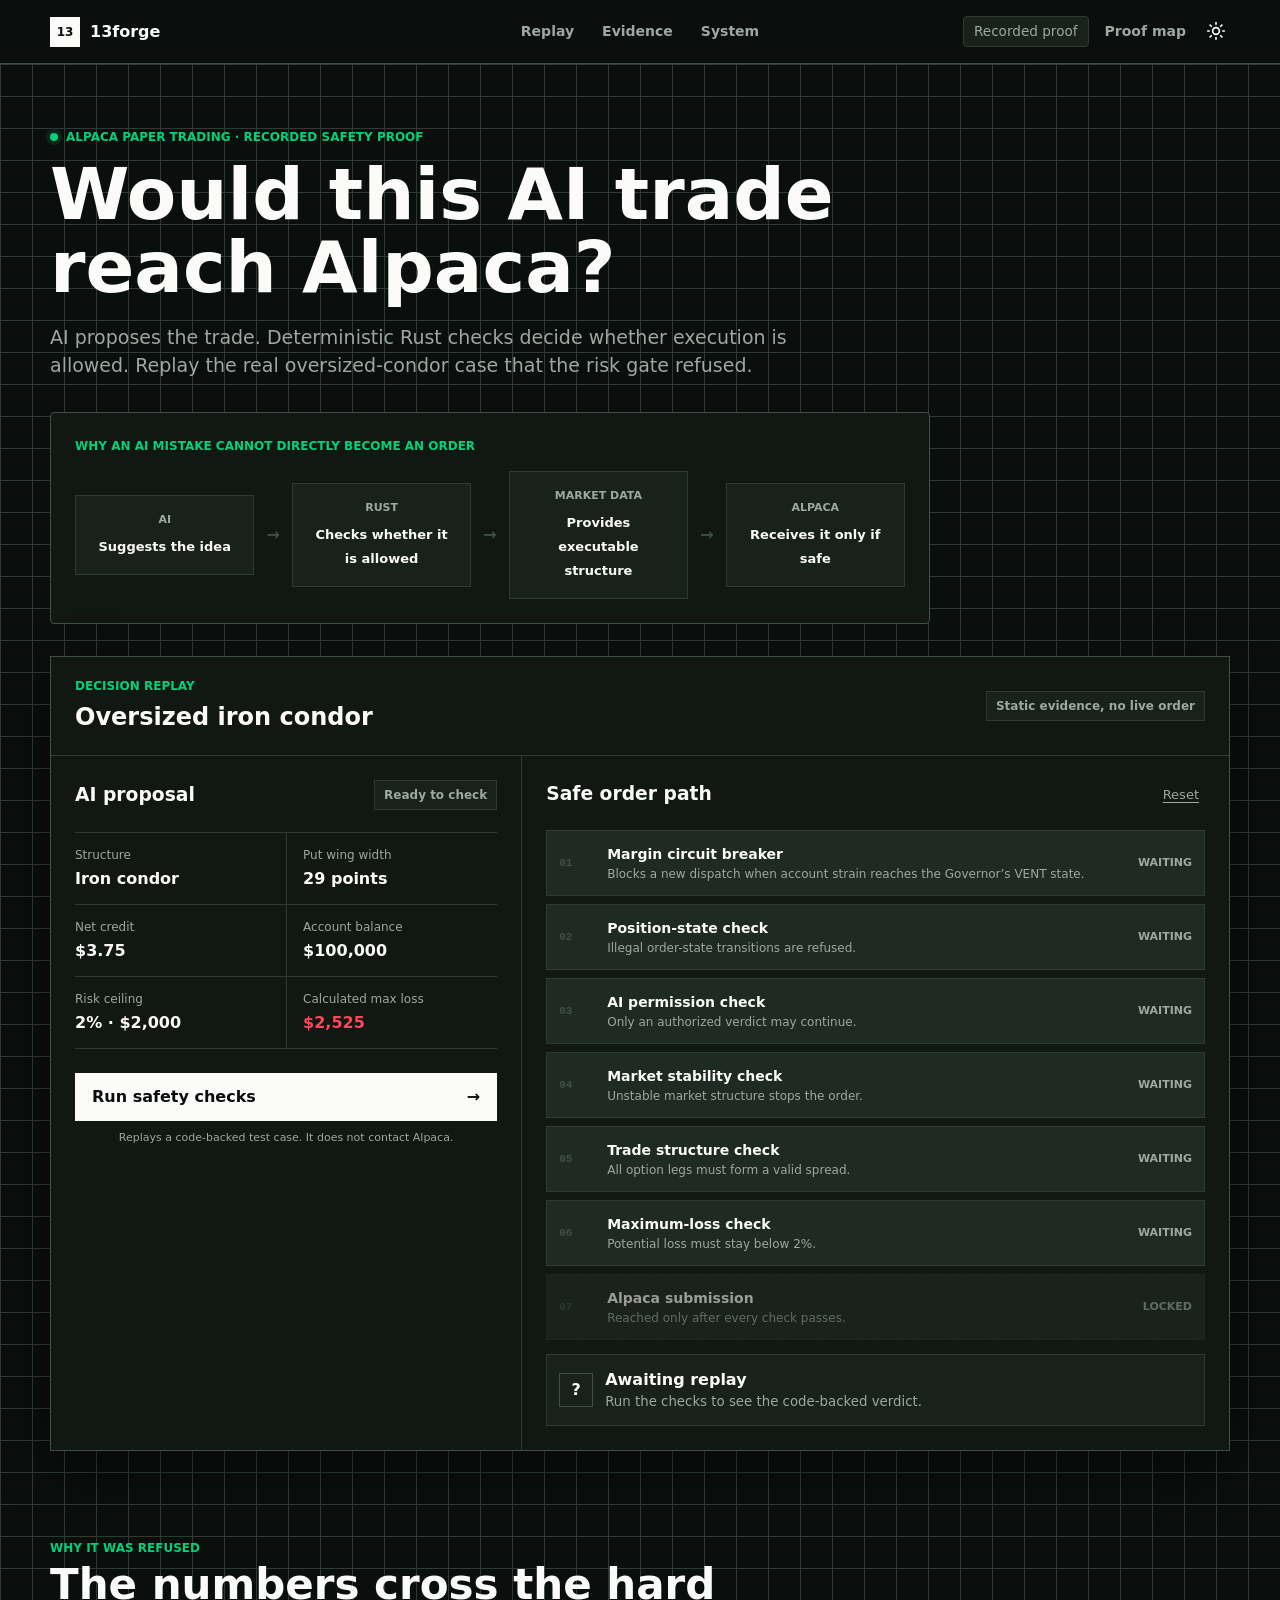
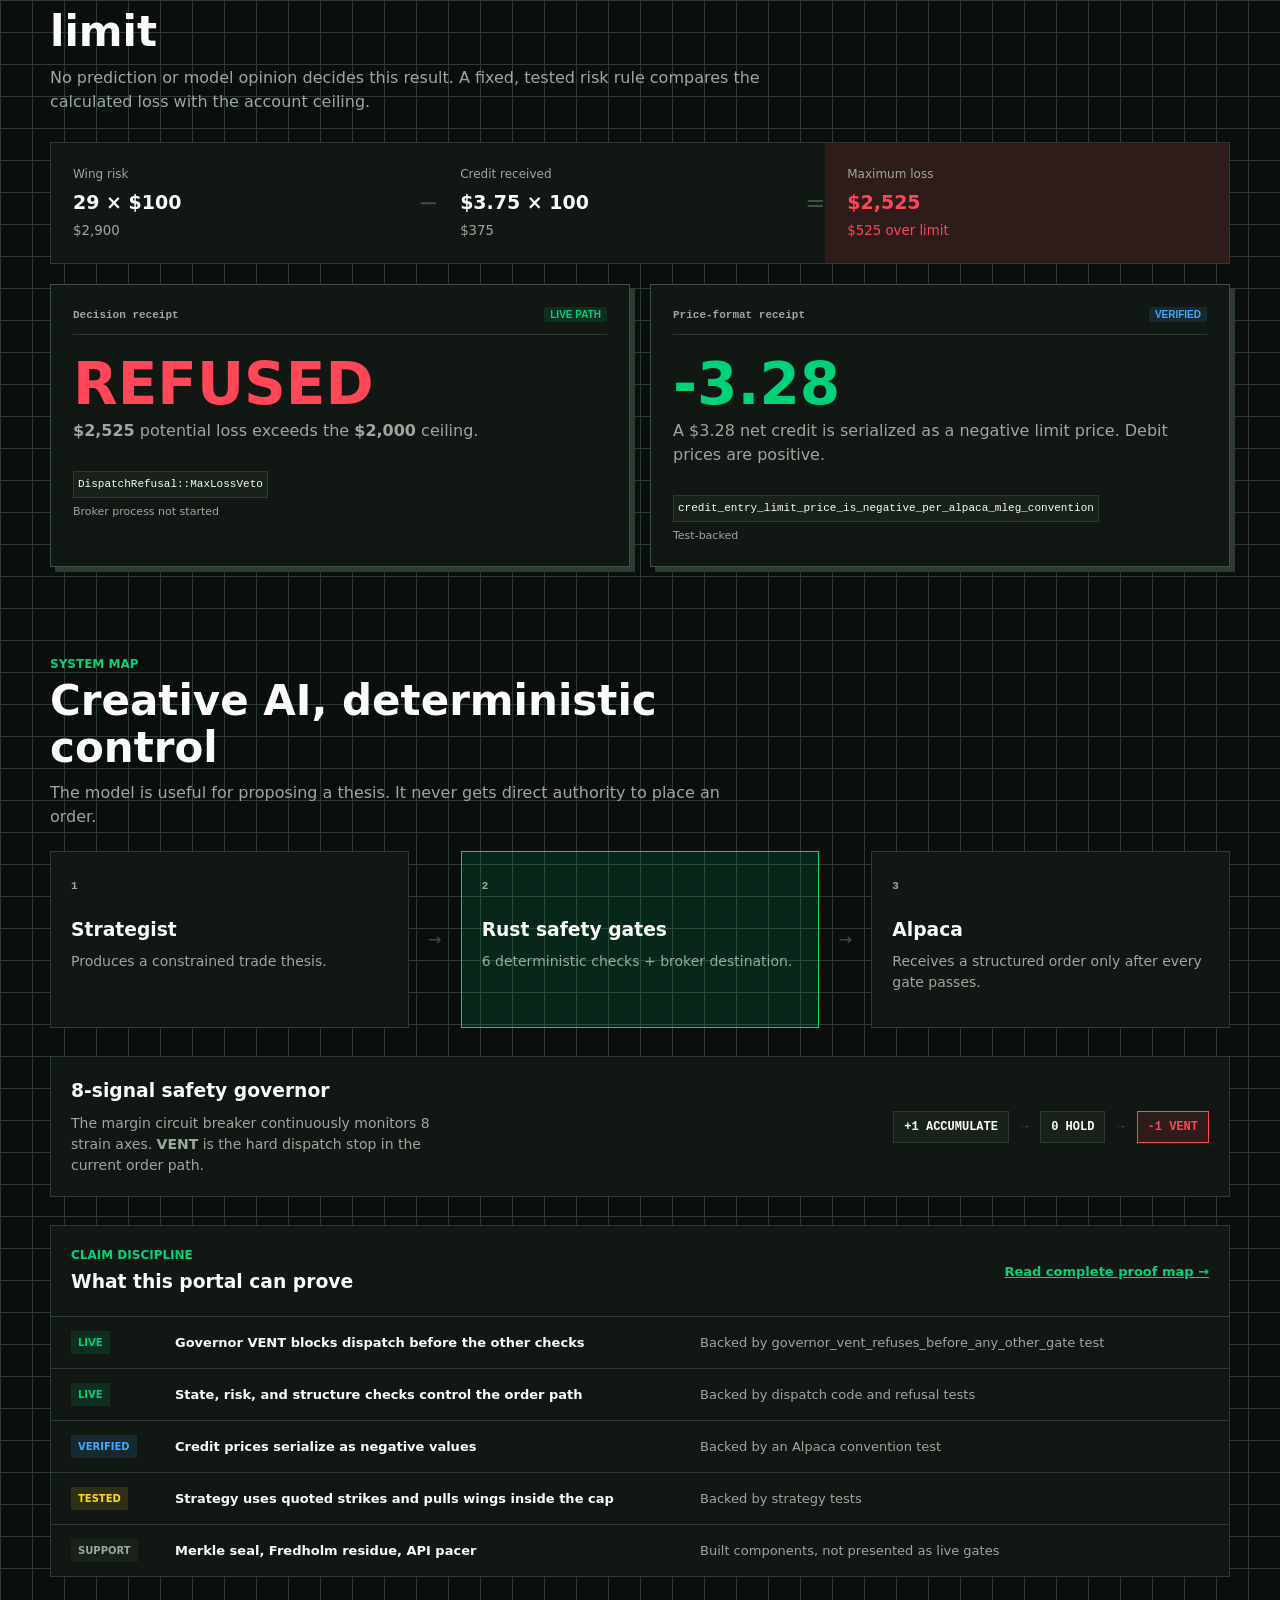
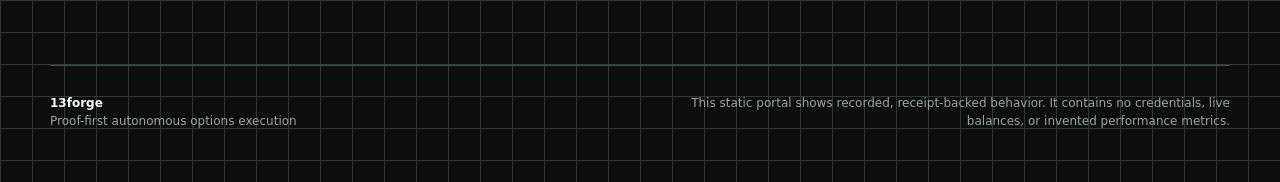
==== demo-portal/index.html @ 236bfe92 "refactor(frontend): implement polished UI overhaul with dark/light theme and strict anti-hallucinati" ====
<!doctype html>
<html lang="en">
<head>
  <meta charset="utf-8">
  <meta name="viewport" content="width=device-width, initial-scale=1">
  <meta name="description" content="Replay the deterministic safety checks that stopped an unsafe options trade before it reached Alpaca.">
  <link rel="icon" href="data:,">
  <title>13forge | Proof Portal</title>
  <script>
    // Safe, non-blocking theme initialization to prevent FOUC
    (function() {
      try {
        var savedTheme = localStorage.getItem('theme');
        var prefersLight = window.matchMedia('(prefers-color-scheme: light)').matches;
        // Dark is default. Only switch to light if explicitly saved, OR if there is no saved preference AND they prefer light (Wait, user said: "do not automatically choose Light Mode from prefers-color-scheme when no preference exists").
        // So ONLY switch to light if explicitly saved as 'light'.
        if (savedTheme === 'light') {
          document.documentElement.setAttribute('data-theme', 'light');
        } else {
          document.documentElement.setAttribute('data-theme', 'dark'); // explicit dark default
        }
      } catch (e) {}
    })();
  </script>
  <link rel="stylesheet" href="./styles.css">
</head>
<body class="js-enabled">
  <a class="skip-link" href="#proof-replay">Skip to proof replay</a>

  <header class="site-header">
    <a class="brand" href="#top" aria-label="13forge proof portal home">
      <span class="brand-mark" aria-hidden="true">13</span>
      <span>13forge</span>
    </a>
    <nav aria-label="Portal navigation">
      <a href="#proof-replay">Replay</a>
      <a href="#evidence">Evidence</a>
      <a href="#architecture">System</a>
    </nav>
    <div style="display: flex; gap: 16px; align-items: center; justify-self: end;">
      <span style="font-size: 0.85rem; font-weight: 500; color: var(--muted); border: 1px solid var(--line); padding: 4px 10px; border-radius: 4px; background: var(--surface-quiet);">
        Recorded proof
      </span>
      <a class="header-link" href="../docs/CLAIM_PROOF_MAP.md">Proof map</a>
      <button id="theme-toggle" aria-label="Toggle theme" style="background:transparent;border:0;cursor:pointer;color:var(--ink);display:grid;place-items:center;padding:4px;">
        <svg id="theme-icon-moon" xmlns="http://www.w3.org/2000/svg" width="20" height="20" viewBox="0 0 24 24" fill="none" stroke="currentColor" stroke-width="2" stroke-linecap="round" stroke-linejoin="round" style="display:none;"><path d="M12 3a6 6 0 0 0 9 9 9 9 0 1 1-9-9Z"></path></svg>
        <svg id="theme-icon-sun" xmlns="http://www.w3.org/2000/svg" width="20" height="20" viewBox="0 0 24 24" fill="none" stroke="currentColor" stroke-width="2" stroke-linecap="round" stroke-linejoin="round" style="display:none;"><circle cx="12" cy="12" r="4"></circle><path d="M12 2v2"></path><path d="M12 20v2"></path><path d="m4.93 4.93 1.41 1.41"></path><path d="m17.66 17.66 1.41 1.41"></path><path d="M2 12h2"></path><path d="M20 12h2"></path><path d="m6.34 17.66-1.41 1.41"></path><path d="m19.07 4.93-1.41 1.41"></path></svg>
      </button>
    </div>
  </header>

  <main id="top">
    <section class="intro reveal" aria-labelledby="intro-title">
      <div class="eyebrow"><span class="status-dot"></span> Alpaca paper trading · recorded safety proof</div>
      <h1 id="intro-title">Would this AI trade reach Alpaca?</h1>
      <p>AI proposes the trade. Deterministic Rust checks decide whether execution is allowed. Replay the real oversized-condor case that the risk gate refused.</p>
      
      <div class="ai-safety-story">
        <h2 class="section-label">Why an AI mistake cannot directly become an order</h2>
        <div class="story-grid">
          <div class="story-step"><span>AI</span><strong>Suggests the idea</strong></div>
          <div class="story-arrow" aria-hidden="true">→</div>
          <div class="story-step"><span>Rust</span><strong>Checks whether it is allowed</strong></div>
          <div class="story-arrow" aria-hidden="true">→</div>
          <div class="story-step"><span>Market Data</span><strong>Provides executable structure</strong></div>
          <div class="story-arrow" aria-hidden="true">→</div>
          <div class="story-step"><span>Alpaca</span><strong>Receives it only if safe</strong></div>
        </div>
      </div>
    </section>

    <section class="replay-shell reveal" id="proof-replay" aria-labelledby="replay-title">
      <div class="replay-heading">
        <div>
          <p class="section-label">Decision replay</p>
          <h2 id="replay-title">Oversized iron condor</h2>
        </div>
        <span class="mode-badge">Static evidence, no live order</span>
      </div>

      <div class="replay-grid">
        <article class="proposal-panel" aria-labelledby="proposal-title">
          <div class="panel-heading">
            <h3 id="proposal-title">AI proposal</h3>
            <span class="proposal-state">Ready to check</span>
          </div>

          <dl class="trade-facts">
            <div><dt>Structure</dt><dd>Iron condor</dd></div>
            <div><dt>Put wing width</dt><dd>29 points</dd></div>
            <div><dt>Net credit</dt><dd>$3.75</dd></div>
            <div><dt>Account balance</dt><dd>$100,000</dd></div>
            <div><dt>Risk ceiling</dt><dd>2% · $2,000</dd></div>
            <div><dt>Calculated max loss</dt><dd class="danger-text">$2,525</dd></div>
          </dl>

          <button class="primary-action" id="run-check" type="button">
            Run safety checks
            <span aria-hidden="true">→</span>
          </button>
          <p class="action-note">Replays a code-backed test case. It does not contact Alpaca.</p>
        </article>

        <article class="gate-panel" aria-labelledby="gate-title">
          <div class="panel-heading">
            <h3 id="gate-title">Safe order path</h3>
            <button class="text-action" id="reset-check" type="button">Reset</button>
          </div>

          <ol class="gate-list">
            <li class="gate" data-gate="governor">
              <span class="gate-index">01</span>
              <span class="gate-copy"><strong>Margin circuit breaker</strong><small>Blocks a new dispatch when account strain reaches the Governor’s VENT state.</small></span>
              <span class="gate-status">Waiting</span>
            </li>
            <li class="gate" data-gate="state">
              <span class="gate-index">02</span>
              <span class="gate-copy"><strong>Position-state check</strong><small>Illegal order-state transitions are refused.</small></span>
              <span class="gate-status">Waiting</span>
            </li>
            <li class="gate" data-gate="oracle">
              <span class="gate-index">03</span>
              <span class="gate-copy"><strong>AI permission check</strong><small>Only an authorized verdict may continue.</small></span>
              <span class="gate-status">Waiting</span>
            </li>
            <li class="gate" data-gate="market">
              <span class="gate-index">04</span>
              <span class="gate-copy"><strong>Market stability check</strong><small>Unstable market structure stops the order.</small></span>
              <span class="gate-status">Waiting</span>
            </li>
            <li class="gate" data-gate="geometry">
              <span class="gate-index">05</span>
              <span class="gate-copy"><strong>Trade structure check</strong><small>All option legs must form a valid spread.</small></span>
              <span class="gate-status">Waiting</span>
            </li>
            <li class="gate" data-gate="risk">
              <span class="gate-index">06</span>
              <span class="gate-copy"><strong>Maximum-loss check</strong><small>Potential loss must stay below 2%.</small></span>
              <span class="gate-status">Waiting</span>
            </li>
            <li class="gate broker-gate" data-gate="broker">
              <span class="gate-index">07</span>
              <span class="gate-copy"><strong>Alpaca submission</strong><small>Reached only after every check passes.</small></span>
              <span class="gate-status">Locked</span>
            </li>
          </ol>

          <div class="decision" id="decision" role="status" aria-live="polite">
            <span class="decision-icon" aria-hidden="true">?</span>
            <span><strong>Awaiting replay</strong><small>Run the checks to see the code-backed verdict.</small></span>
          </div>
        </article>
      </div>
    </section>

    <section class="evidence-section reveal" id="evidence" aria-labelledby="evidence-title">
      <div class="section-heading">
        <p class="section-label">Why it was refused</p>
        <h2 id="evidence-title">The numbers cross the hard limit</h2>
        <p>No prediction or model opinion decides this result. A fixed, tested risk rule compares the calculated loss with the account ceiling.</p>
      </div>

      <div class="equation" aria-label="Maximum loss calculation">
        <div><span>Wing risk</span><strong>29 × $100</strong><small>$2,900</small></div>
        <span class="operator" aria-hidden="true">−</span>
        <div><span>Credit received</span><strong>$3.75 × 100</strong><small>$375</small></div>
        <span class="operator" aria-hidden="true">=</span>
        <div class="equation-result"><span>Maximum loss</span><strong>$2,525</strong><small>$525 over limit</small></div>
      </div>

      <div class="receipt-grid">
        <article class="receipt-card refusal-receipt">
          <div class="receipt-topline"><span>Decision receipt</span><span class="tag live-tag">LIVE PATH</span></div>
          <p class="receipt-verdict">REFUSED</p>
          <p><strong>$2,525</strong> potential loss exceeds the <strong>$2,000</strong> ceiling.</p>
          <div class="receipt-footer"><code>DispatchRefusal::MaxLossVeto</code><span>Broker process not started</span></div>
        </article>

        <article class="receipt-card">
          <div class="receipt-topline"><span>Price-format receipt</span><span class="tag verified-tag">VERIFIED</span></div>
          <p class="credit-value">-3.28</p>
          <p>A $3.28 net credit is serialized as a negative limit price. Debit prices are positive.</p>
          <div class="receipt-footer"><code>credit_entry_limit_price_is_negative_per_alpaca_mleg_convention</code><span>Test-backed</span></div>
        </article>
      </div>
    </section>

    <section class="architecture-section reveal" id="architecture" aria-labelledby="architecture-title">
      <div class="section-heading compact-heading">
        <p class="section-label">System map</p>
        <h2 id="architecture-title">Creative AI, deterministic control</h2>
        <p>The model is useful for proposing a thesis. It never gets direct authority to place an order.</p>
      </div>

      <div class="architecture-flow">
        <article><span class="flow-number">1</span><h3>Strategist</h3><p>Produces a constrained trade thesis.</p></article>
        <span class="flow-arrow" aria-hidden="true">→</span>
        <article class="control-node"><span class="flow-number">2</span><h3>Rust safety gates</h3><p>6 deterministic checks + broker destination.</p></article>
        <span class="flow-arrow" aria-hidden="true">→</span>
        <article><span class="flow-number">3</span><h3>Alpaca</h3><p>Receives a structured order only after every gate passes.</p></article>
      </div>

      <div class="governor-explanation">
        <div>
          <h3>8-signal safety governor</h3>
          <p>The margin circuit breaker continuously monitors 8 strain axes. <strong>VENT</strong> is the hard dispatch stop in the current order path.</p>
        </div>
        <div class="gov-states">
          <span class="g-state">+1 ACCUMULATE</span>
          <span class="g-arrow">→</span>
          <span class="g-state">0 HOLD</span>
          <span class="g-arrow">→</span>
          <span class="g-state g-vent">-1 VENT</span>
        </div>
      </div>

      <div class="claim-board">
        <div class="claim-board-heading">
          <div><p class="section-label">Claim discipline</p><h3>What this portal can prove</h3></div>
          <a href="../docs/CLAIM_PROOF_MAP.md">Read complete proof map →</a>
        </div>
        <div class="claim-row"><span class="claim-state live-state">Live</span><strong>Governor VENT blocks dispatch before the other checks</strong><span>Backed by governor_vent_refuses_before_any_other_gate test</span></div>
        <div class="claim-row"><span class="claim-state live-state">Live</span><strong>State, risk, and structure checks control the order path</strong><span>Backed by dispatch code and refusal tests</span></div>
        <div class="claim-row"><span class="claim-state verified-state">Verified</span><strong>Credit prices serialize as negative values</strong><span>Backed by an Alpaca convention test</span></div>
        <div class="claim-row"><span class="claim-state tested-state">Tested</span><strong>Strategy uses quoted strikes and pulls wings inside the cap</strong><span>Backed by strategy tests</span></div>
        <div class="claim-row"><span class="claim-state support-state">Support</span><strong>Merkle seal, Fredholm residue, API pacer</strong><span>Built components, not presented as live gates</span></div>
      </div>
    </section>
  </main>

  <footer>
    <div><strong>13forge</strong><span>Proof-first autonomous options execution</span></div>
    <p>This static portal shows recorded, receipt-backed behavior. It contains no credentials, live balances, or invented performance metrics.</p>
  </footer>

  <script src="./app.js"></script>
</body>
</html>
---- demo-portal/styles.css ----
:root {
  /* Default to dark mode tokens */
  color-scheme: dark;
  --canvas: #0a0e0c;
  --surface: #111713;
  --surface-quiet: #18221b;
  --surface-raised: #1f2a22;
  --ink: #fbfcfa;
  --muted: #9ca8a0;
  --line: #2d3b32;
  --line-strong: #3f5145;
  
  --green: #00d27a;
  --green-soft: rgba(0, 210, 122, 0.12);
  --red: #ff4757;
  --red-soft: rgba(255, 71, 87, 0.12);
  --blue: #40a9ff;
  --blue-soft: rgba(64, 169, 255, 0.12);
  --amber: #fadb14;
  --amber-soft: rgba(250, 219, 20, 0.12);
  
  --shadow: 0 18px 50px rgba(0, 0, 0, 0.4);
}

[data-theme="light"] {
  /* Light mode tokens mapping to the GOOD baseline */
  color-scheme: light;
  --canvas: #f4f5f2;
  --surface: #ffffff;
  --surface-quiet: #ecefea;
  --surface-raised: #ffffff;
  --ink: #111713;
  --muted: #5d6961;
  --line: #ccd3cd;
  --line-strong: #9ca8a0;
  
  --green: #087a4b;
  --green-soft: #dff4e8;
  --red: #b4232f;
  --red-soft: #fae5e7;
  --blue: #245f91;
  --blue-soft: #e1edf7;
  --amber: #8a5900;
  --amber-soft: #f8edcf;
  
  --shadow: 0 18px 50px rgba(17, 23, 19, 0.08);
}

* { box-sizing: border-box; }
html { scroll-behavior: smooth; }

body {
  margin: 0;
  color: var(--ink);
  background:
    linear-gradient(90deg, var(--line) 1px, transparent 1px),
    linear-gradient(var(--line) 1px, transparent 1px),
    var(--canvas);
  background-size: 32px 32px;
  font-family: Inter, ui-sans-serif, system-ui, -apple-system, BlinkMacSystemFont, "Segoe UI", sans-serif;
  line-height: 1.5;
  transition: background-color 0.3s ease, color 0.3s ease;
}

button, a { font: inherit; }
a { color: inherit; }

.skip-link {
  position: absolute;
  width: 1px;
  height: 1px;
  padding: 0;
  margin: -1px;
  overflow: hidden;
  clip: rect(0, 0, 0, 0);
  white-space: nowrap;
  z-index: 20;
  background: var(--ink);
  color: var(--canvas);
}
.skip-link:focus {
  position: fixed;
  top: 8px;
  left: 8px;
  width: auto;
  height: auto;
  padding: 8px 12px;
  margin: 0;
  overflow: visible;
  clip: auto;
}

.site-header {
  position: sticky;
  top: 0;
  z-index: 10;
  min-height: 64px;
  display: grid;
  grid-template-columns: 1fr auto 1fr;
  align-items: center;
  gap: 24px;
  padding: 0 max(24px, calc((100vw - 1180px) / 2));
  border-bottom: 1px solid var(--line-strong);
  background: var(--canvas);
}

/* Progressive enhancement for reveal */
.reveal {
  opacity: 1;
  transform: none;
}
body.js-enabled .reveal {
  opacity: 0;
  transform: translateY(10px);
  transition: opacity 0.6s ease, transform 0.6s ease;
}
body.js-enabled .reveal.visible {
  opacity: 1;
  transform: none;
}

.brand {
  display: inline-flex;
  align-items: center;
  gap: 10px;
  width: fit-content;
  color: var(--ink);
  font-weight: 800;
  text-decoration: none;
}

.brand-mark {
  display: grid;
  width: 30px;
  height: 30px;
  place-items: center;
  background: var(--ink);
  color: var(--canvas);
  font-size: 12px;
}

nav { display: flex; gap: 28px; }

nav a, .header-link {
  color: var(--muted);
  font-size: 14px;
  font-weight: 650;
  text-decoration: none;
}

nav a:hover, nav a:focus-visible, .header-link:hover, .header-link:focus-visible { color: var(--ink); }
.header-link { justify-self: end; }

main, footer {
  width: min(1180px, calc(100% - 40px));
  margin: 0 auto;
}

.intro {
  padding: 64px 0 32px;
  max-width: 880px;
}

.eyebrow, .section-label {
  margin: 0 0 12px;
  color: var(--green);
  font-size: 12px;
  font-weight: 800;
  text-transform: uppercase;
}

.eyebrow { display: flex; align-items: center; gap: 8px; }

.status-dot {
  width: 8px;
  height: 8px;
  border-radius: 50%;
  background: var(--green);
  box-shadow: 0 0 0 4px var(--green-soft);
}

h1, h2, h3, p { margin-top: 0; }

h1 {
  max-width: 820px;
  margin-bottom: 18px;
  font-size: clamp(40px, 6vw, 72px);
  line-height: 1.02;
  letter-spacing: 0;
}

.intro > p {
  max-width: 760px;
  margin-bottom: 24px;
  color: var(--muted);
  font-size: 19px;
}

.ai-safety-story {
  margin-top: 32px;
  padding: 24px;
  border: 1px solid var(--line-strong);
  background: var(--surface);
  border-radius: 4px;
}

.story-grid {
  display: grid;
  grid-template-columns: 1fr auto 1fr auto 1fr auto 1fr;
  align-items: center;
  gap: 12px;
  margin-top: 16px;
}

.story-step {
  padding: 16px;
  border: 1px solid var(--line);
  background: var(--surface-quiet);
  text-align: center;
}

.story-step span {
  display: block;
  font-size: 11px;
  color: var(--muted);
  text-transform: uppercase;
  font-weight: 800;
  margin-bottom: 6px;
}

.story-step strong {
  font-size: 13px;
  color: var(--ink);
}

.story-arrow {
  color: var(--line-strong);
  font-weight: bold;
}

.replay-shell {
  margin-bottom: 88px;
  border: 1px solid var(--line-strong);
  background: var(--surface);
  box-shadow: var(--shadow);
}

.replay-heading, .panel-heading, .claim-board-heading, .receipt-topline, .receipt-footer {
  display: flex;
  align-items: center;
  justify-content: space-between;
  gap: 16px;
}

.replay-heading {
  padding: 20px 24px;
  border-bottom: 1px solid var(--line);
}
.replay-heading h2, .panel-heading h3, .claim-board-heading h3 { margin-bottom: 0; }
.section-label { margin-bottom: 4px; }

.mode-badge, .proposal-state {
  padding: 5px 9px;
  border: 1px solid var(--line);
  background: var(--surface-quiet);
  color: var(--muted);
  font-size: 12px;
  font-weight: 700;
}

.replay-grid { display: grid; grid-template-columns: 0.8fr 1.2fr; }
.proposal-panel, .gate-panel { padding: 24px; }
.proposal-panel { border-right: 1px solid var(--line); }
.panel-heading { margin-bottom: 22px; }

.trade-facts {
  display: grid;
  grid-template-columns: 1fr 1fr;
  margin: 0 0 24px;
  border-top: 1px solid var(--line);
}

.trade-facts div { padding: 13px 0; border-bottom: 1px solid var(--line); }
.trade-facts div:nth-child(odd) { padding-right: 16px; }
.trade-facts div:nth-child(even) { padding-left: 16px; border-left: 1px solid var(--line); }
.trade-facts dt { color: var(--muted); font-size: 12px; }
.trade-facts dd { margin: 3px 0 0; font-weight: 750; }
.danger-text { color: var(--red); }

.primary-action {
  width: 100%;
  min-height: 48px;
  display: flex;
  align-items: center;
  justify-content: space-between;
  padding: 0 16px;
  border: 1px solid var(--ink);
  background: var(--ink);
  color: var(--canvas);
  cursor: pointer;
  font-weight: 750;
  transition: opacity 0.2s;
}
.primary-action:hover { opacity: 0.9; }
.primary-action:disabled { cursor: wait; opacity: 0.68; }

.action-note {
  margin: 9px 0 0;
  color: var(--muted);
  font-size: 11px;
  text-align: center;
}

.text-action {
  border: 0;
  background: transparent;
  color: var(--muted);
  cursor: pointer;
  font-size: 13px;
  text-decoration: underline;
  text-underline-offset: 3px;
}

.gate-list { display: grid; gap: 8px; margin: 0; padding: 0; list-style: none; }

.gate {
  min-height: 66px;
  display: grid;
  grid-template-columns: 36px 1fr auto;
  align-items: center;
  gap: 12px;
  padding: 10px 12px;
  border: 1px solid var(--line);
  background: var(--surface-raised);
  transition: border-color 160ms ease, background 160ms ease, transform 160ms ease;
}

.gate-index { color: var(--line-strong); font: 700 11px ui-monospace, monospace; }
.gate-copy strong, .gate-copy small { display: block; }
.gate-copy strong { font-size: 14px; }
.gate-copy small { color: var(--muted); font-size: 12px; }
.gate-status { color: var(--muted); font-size: 11px; font-weight: 800; text-transform: uppercase; }
.gate.is-checking { border-color: var(--blue); background: var(--blue-soft); transform: translateX(3px); }
.gate.is-passed { border-color: var(--green); background: var(--green-soft); }
.gate.is-passed .gate-status { color: var(--green); }
.gate.is-refused { border-color: var(--red); background: var(--red-soft); }
.gate.is-refused .gate-status { color: var(--red); }
.broker-gate.is-locked { border-style: dashed; opacity: 0.58; }

.decision {
  min-height: 72px;
  display: flex;
  align-items: center;
  gap: 12px;
  margin-top: 14px;
  padding: 12px;
  border: 1px solid var(--line);
  background: var(--surface-quiet);
}

.decision-icon {
  display: grid;
  width: 34px;
  height: 34px;
  flex: 0 0 auto;
  place-items: center;
  border: 1px solid var(--line-strong);
  font-weight: 850;
}

.decision strong, .decision small { display: block; }
.decision small { color: var(--muted); }
.decision.is-refused { border-color: var(--red); background: var(--red-soft); }
.decision.is-refused .decision-icon { border-color: var(--red); background: var(--red); color: var(--ink); }

.evidence-section, .architecture-section { margin-bottom: 88px; }
.section-heading { max-width: 720px; margin-bottom: 28px; }
.section-heading h2 { margin-bottom: 10px; font-size: clamp(28px, 4vw, 42px); line-height: 1.12; }
.section-heading > p:last-child { color: var(--muted); }

.equation {
  display: grid;
  grid-template-columns: 1fr auto 1fr auto 1.1fr;
  align-items: stretch;
  margin-bottom: 20px;
  border: 1px solid var(--line);
  background: var(--surface);
}
.equation > div { padding: 22px; }
.equation span, .equation strong, .equation small { display: block; }
.equation span { color: var(--muted); font-size: 12px; }
.equation strong { margin: 5px 0; font-size: 19px; }
.equation small { color: var(--muted); }
.equation .operator { align-self: center; color: var(--line-strong); font-size: 24px; }
.equation-result { background: var(--red-soft); }
.equation-result strong, .equation-result small { color: var(--red); }

.receipt-grid { display: grid; grid-template-columns: 1fr 1fr; gap: 20px; }

.receipt-card {
  padding: 22px;
  border: 1px solid var(--line-strong);
  background: var(--surface);
  box-shadow: 5px 5px 0 var(--line);
}

.receipt-topline { padding-bottom: 12px; border-bottom: 1px solid var(--line); color: var(--muted); font: 750 11px ui-monospace, monospace; }
.tag { font-family: Inter, sans-serif; padding: 2px 6px; font-size: 10px; font-weight: 800; border-radius: 2px; }
.live-tag { background: var(--green-soft); color: var(--green); }
.verified-tag { background: var(--blue-soft); color: var(--blue); }

.receipt-verdict, .credit-value { margin: 20px 0 6px; font-size: clamp(36px, 6vw, 58px); font-weight: 850; line-height: 1; }
.receipt-verdict { color: var(--red); }
.credit-value { color: var(--green); }
.receipt-card > p:not(.receipt-verdict):not(.credit-value) { color: var(--muted); }
.receipt-footer { align-items: flex-start; flex-direction: column; gap: 6px; margin-top: 28px; color: var(--muted); font-size: 11px; }
.receipt-footer code { max-width: 100%; overflow-wrap: anywhere; color: var(--ink); background: var(--surface-quiet); padding: 4px; border: 1px solid var(--line); }
.compact-heading { margin-bottom: 22px; }

.architecture-flow {
  display: grid;
  grid-template-columns: 1fr auto 1fr auto 1fr;
  align-items: stretch;
  margin-bottom: 28px;
}

.architecture-flow article { min-height: 150px; padding: 20px; border: 1px solid var(--line); background: var(--surface); }
.architecture-flow h3 { margin: 20px 0 7px; }
.architecture-flow p { color: var(--muted); font-size: 14px; }
.architecture-flow .control-node { border-color: var(--green); background: var(--green-soft); }
.flow-number { color: var(--muted); font: 750 11px ui-monospace, monospace; }
.flow-arrow { display: grid; width: 52px; place-items: center; color: var(--line-strong); }

.governor-explanation {
  display: flex;
  justify-content: space-between;
  align-items: center;
  padding: 20px;
  border: 1px solid var(--line);
  background: var(--surface);
  margin-bottom: 28px;
}
.governor-explanation h3 { margin-bottom: 8px; }
.governor-explanation p { margin: 0; font-size: 14px; color: var(--muted); max-width: 400px; }
.gov-states { display: flex; align-items: center; gap: 12px; font-family: ui-monospace, monospace; font-size: 12px; font-weight: 700; }
.g-state { padding: 6px 10px; border: 1px solid var(--line); background: var(--surface-quiet); }
.g-vent { color: var(--red); border-color: var(--red); background: var(--red-soft); }
.g-arrow { color: var(--line-strong); }

.claim-board { border: 1px solid var(--line); background: var(--surface); }
.claim-board-heading { padding: 20px; border-bottom: 1px solid var(--line); }
.claim-board-heading a { color: var(--green); font-size: 13px; font-weight: 750; }
.claim-row {
  display: grid;
  grid-template-columns: 88px minmax(220px, 1fr) 1fr;
  gap: 16px;
  align-items: center;
  padding: 14px 20px;
  border-bottom: 1px solid var(--line);
  font-size: 13px;
}
.claim-row:last-child { border-bottom: 0; }
.claim-row > span:last-child { color: var(--muted); }
.claim-state { width: fit-content; padding: 4px 7px; font-size: 10px; font-weight: 850; text-transform: uppercase; }
.live-state { color: var(--green); background: var(--green-soft); }
.verified-state { color: var(--blue); background: var(--blue-soft); }
.tested-state { color: var(--amber); background: var(--amber-soft); }
.support-state { color: var(--muted); background: var(--surface-quiet); }

footer {
  display: flex;
  justify-content: space-between;
  gap: 32px;
  padding: 28px 0 40px;
  border-top: 1px solid var(--line-strong);
  color: var(--muted);
  font-size: 12px;
}
footer strong, footer span { display: block; }
footer strong { color: var(--ink); }
footer p { max-width: 570px; text-align: right; }
:focus-visible { outline: 3px solid rgba(64, 169, 255, 0.38); outline-offset: 3px; }

@media (max-width: 880px) {
  .site-header { grid-template-columns: 1fr auto; }
  nav { display: none; }
  .replay-grid { grid-template-columns: 1fr; }
  .proposal-panel { border-right: 0; border-bottom: 1px solid var(--line); }
  .equation { grid-template-columns: 1fr; }
  .equation .operator { height: 34px; }
  .architecture-flow { grid-template-columns: 1fr; }
  .flow-arrow { width: auto; height: 40px; transform: rotate(90deg); }
  .claim-row { grid-template-columns: 88px 1fr; }
  .claim-row > span:last-child { grid-column: 2; }
  .story-grid { grid-template-columns: 1fr; }
  .story-arrow { height: 24px; transform: rotate(90deg); }
  .governor-explanation { flex-direction: column; align-items: flex-start; gap: 16px; }
}

@media (max-width: 640px) {
  .site-header { min-height: 56px; padding: 0 16px; }
  .header-link { font-size: 12px; }
  main, footer { width: min(100% - 24px, 1180px); }
  .intro { padding-top: 42px; }
  h1 { font-size: 40px; }
  .intro > p { font-size: 16px; }
  .replay-heading, .panel-heading, .claim-board-heading { align-items: flex-start; }
  .replay-heading { flex-direction: column; }
  .proposal-panel, .gate-panel { padding: 18px; }
  .trade-facts { grid-template-columns: 1fr; }
  .trade-facts div:nth-child(odd), .trade-facts div:nth-child(even) { padding: 11px 0; border-left: 0; }
  .gate { grid-template-columns: 28px 1fr; }
  .gate-status { grid-column: 2; }
  .receipt-grid { grid-template-columns: 1fr; }
  .receipt-footer { align-items: flex-start; flex-direction: column; }
  .receipt-footer code { max-width: 100%; }
  .claim-board-heading { flex-direction: column; }
  .claim-row { grid-template-columns: 1fr; gap: 7px; }
  .claim-row > span:last-child { grid-column: auto; }
  footer { flex-direction: column; }
  footer p { text-align: left; }
  .gov-states { flex-wrap: wrap; }
}

@media (prefers-reduced-motion: reduce) {
  html { scroll-behavior: auto; }
  *, *::before, *::after { scroll-behavior: auto !important; transition-duration: 0.01ms !important; }
}
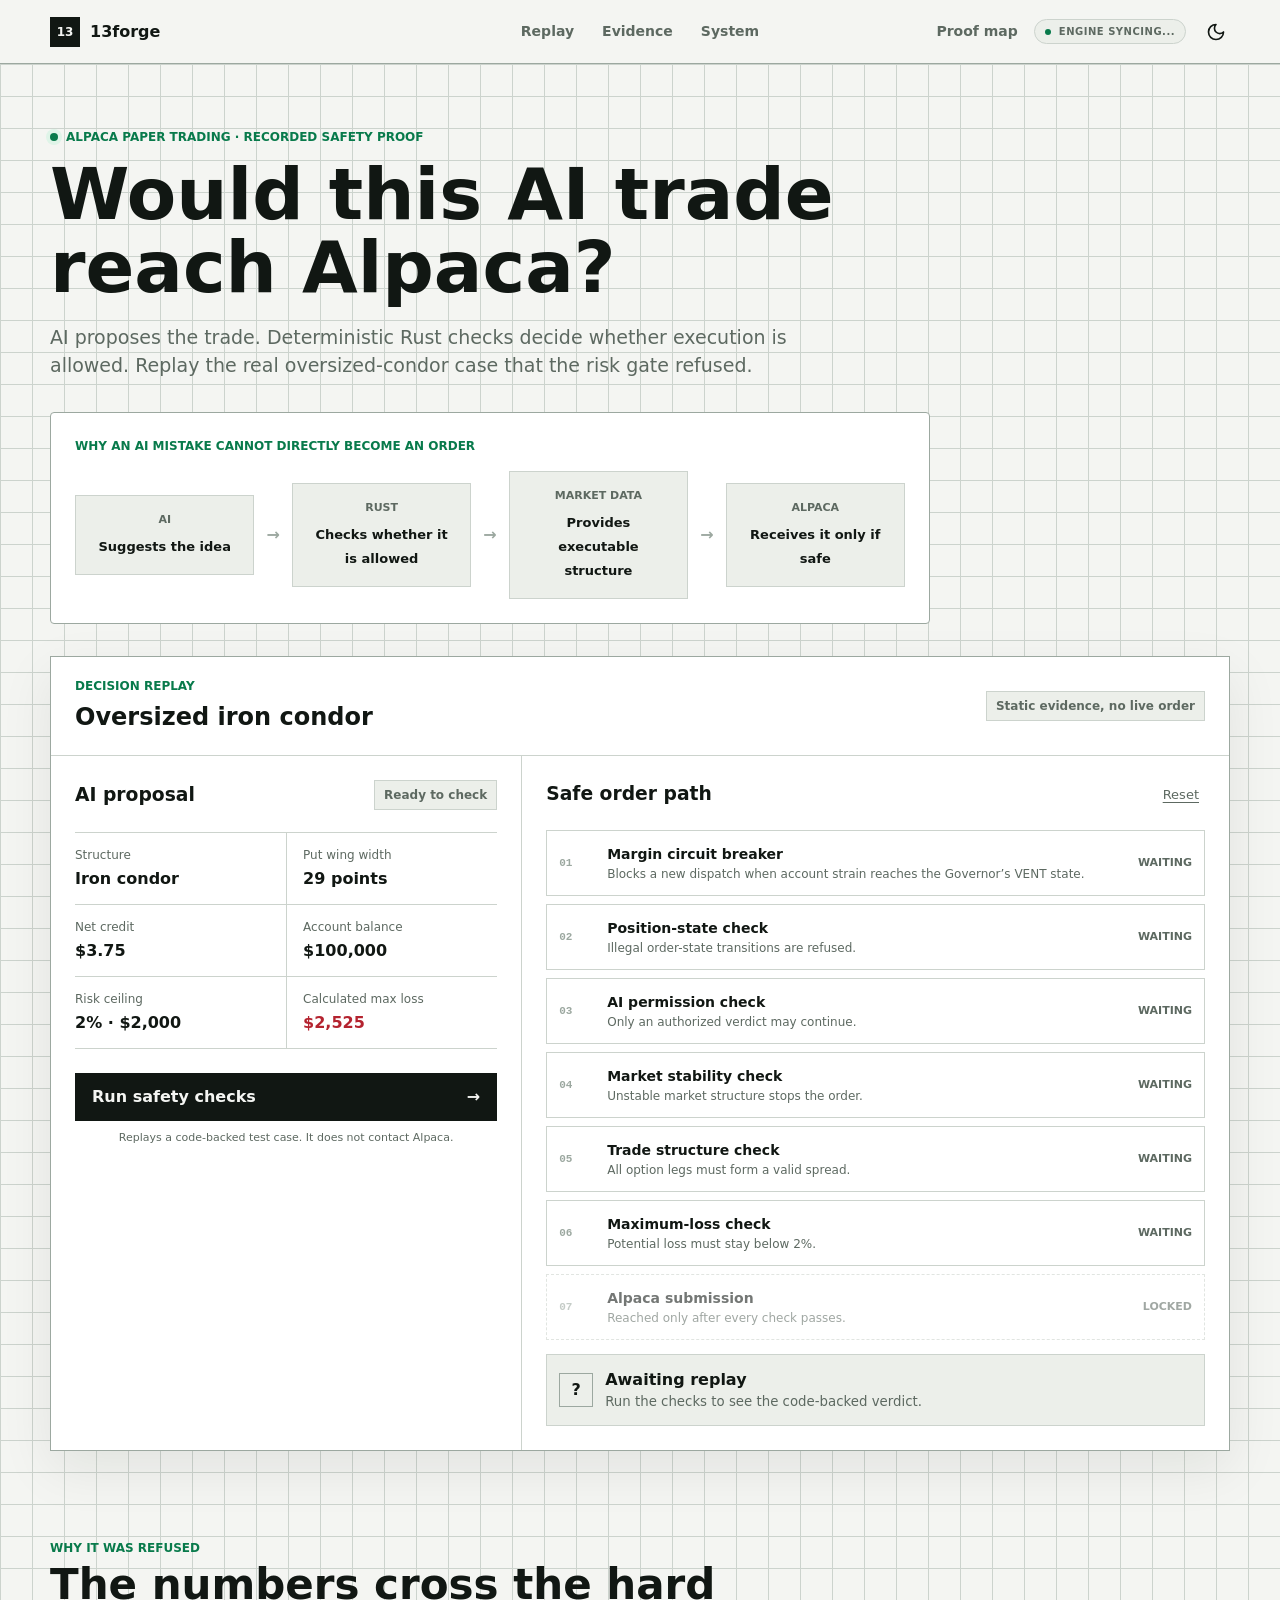
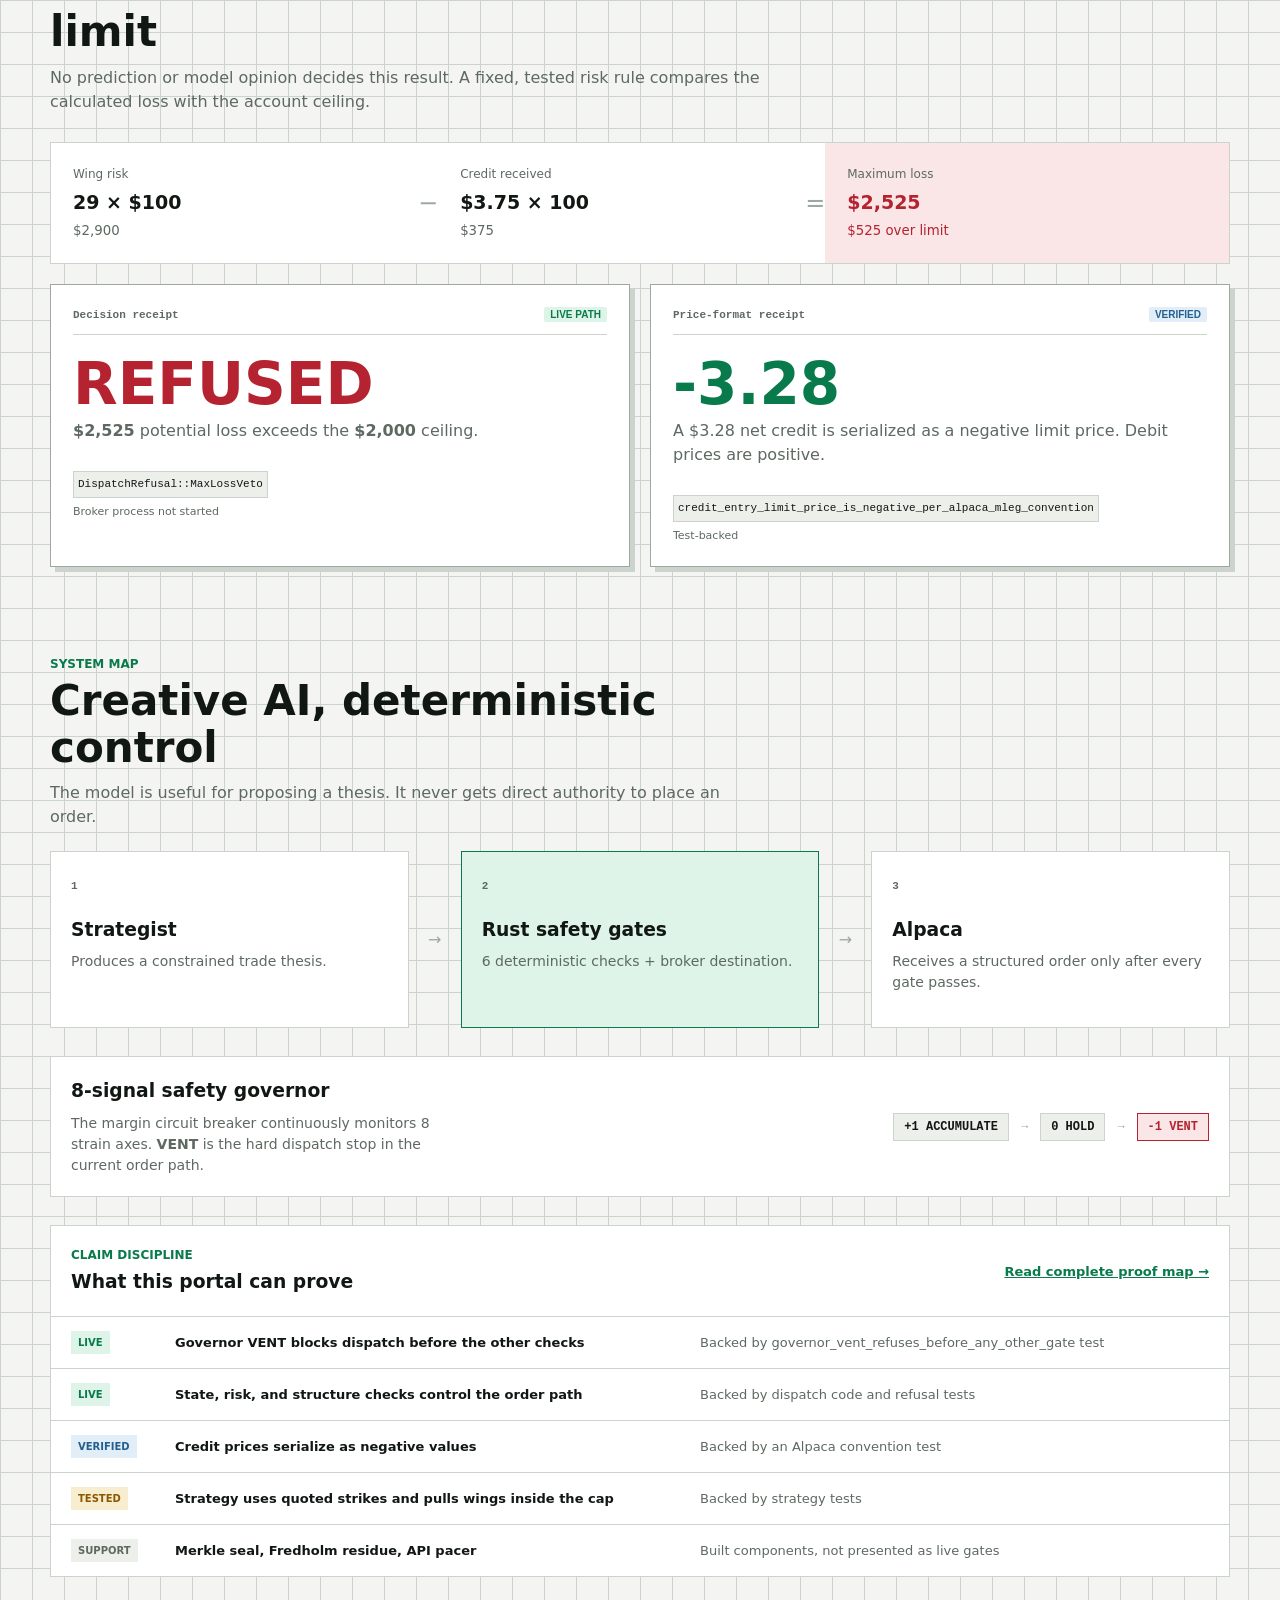
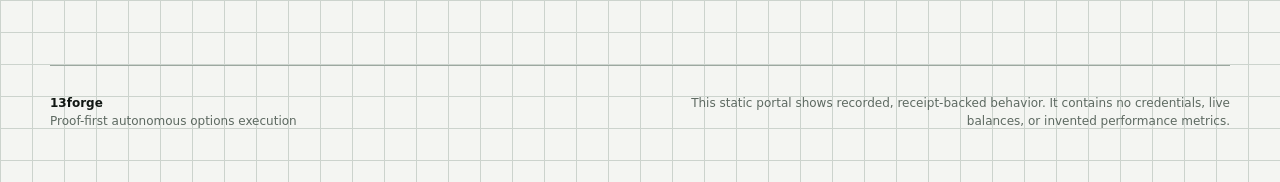
==== commit 80179aeb: "style: default to light theme, add engine pill, and compress css selectors" ====
--- a/demo-portal/index.html
+++ b/demo-portal/index.html
@@ -11,13 +11,11 @@
     (function() {
       try {
         var savedTheme = localStorage.getItem('theme');
-        var prefersLight = window.matchMedia('(prefers-color-scheme: light)').matches;
-        // Dark is default. Only switch to light if explicitly saved, OR if there is no saved preference AND they prefer light (Wait, user said: "do not automatically choose Light Mode from prefers-color-scheme when no preference exists").
-        // So ONLY switch to light if explicitly saved as 'light'.
-        if (savedTheme === 'light') {
+        // Light is default as per preference
+        if (savedTheme === 'dark') {
+          document.documentElement.setAttribute('data-theme', 'dark');
+        } else {
           document.documentElement.setAttribute('data-theme', 'light');
-        } else {
-          document.documentElement.setAttribute('data-theme', 'dark'); // explicit dark default
         }
       } catch (e) {}
     })();
@@ -38,10 +36,11 @@
       <a href="#architecture">System</a>
     </nav>
     <div style="display: flex; gap: 16px; align-items: center; justify-self: end;">
-      <span style="font-size: 0.85rem; font-weight: 500; color: var(--muted); border: 1px solid var(--line); padding: 4px 10px; border-radius: 4px; background: var(--surface-quiet);">
-        Recorded proof
+      <a class="header-link" href="../docs/CLAIM_PROOF_MAP.md">Proof map</a>
+      <span class="engine-pill">
+        <span class="pulse-dot"></span>
+        ENGINE SYNCING...
       </span>
-      <a class="header-link" href="../docs/CLAIM_PROOF_MAP.md">Proof map</a>
       <button id="theme-toggle" aria-label="Toggle theme" style="background:transparent;border:0;cursor:pointer;color:var(--ink);display:grid;place-items:center;padding:4px;">
         <svg id="theme-icon-moon" xmlns="http://www.w3.org/2000/svg" width="20" height="20" viewBox="0 0 24 24" fill="none" stroke="currentColor" stroke-width="2" stroke-linecap="round" stroke-linejoin="round" style="display:none;"><path d="M12 3a6 6 0 0 0 9 9 9 9 0 1 1-9-9Z"></path></svg>
         <svg id="theme-icon-sun" xmlns="http://www.w3.org/2000/svg" width="20" height="20" viewBox="0 0 24 24" fill="none" stroke="currentColor" stroke-width="2" stroke-linecap="round" stroke-linejoin="round" style="display:none;"><circle cx="12" cy="12" r="4"></circle><path d="M12 2v2"></path><path d="M12 20v2"></path><path d="m4.93 4.93 1.41 1.41"></path><path d="m17.66 17.66 1.41 1.41"></path><path d="M2 12h2"></path><path d="M20 12h2"></path><path d="m6.34 17.66-1.41 1.41"></path><path d="m19.07 4.93-1.41 1.41"></path></svg>
@@ -193,14 +192,14 @@
       </div>
 
       <div class="architecture-flow">
-        <article><span class="flow-number">1</span><h3>Strategist</h3><p>Produces a constrained trade thesis.</p></article>
+        <article class="panel-box"><span class="flow-number">1</span><h3>Strategist</h3><p>Produces a constrained trade thesis.</p></article>
         <span class="flow-arrow" aria-hidden="true">→</span>
-        <article class="control-node"><span class="flow-number">2</span><h3>Rust safety gates</h3><p>6 deterministic checks + broker destination.</p></article>
+        <article class="panel-box control-node"><span class="flow-number">2</span><h3>Rust safety gates</h3><p>6 deterministic checks + broker destination.</p></article>
         <span class="flow-arrow" aria-hidden="true">→</span>
-        <article><span class="flow-number">3</span><h3>Alpaca</h3><p>Receives a structured order only after every gate passes.</p></article>
-      </div>
-
-      <div class="governor-explanation">
+        <article class="panel-box"><span class="flow-number">3</span><h3>Alpaca</h3><p>Receives a structured order only after every gate passes.</p></article>
+      </div>
+
+      <div class="governor-explanation panel-box">
         <div>
           <h3>8-signal safety governor</h3>
           <p>The margin circuit breaker continuously monitors 8 strain axes. <strong>VENT</strong> is the hard dispatch stop in the current order path.</p>
--- a/demo-portal/styles.css
+++ b/demo-portal/styles.css
@@ -1,5 +1,29 @@
 :root {
-  /* Default to dark mode tokens */
+  /* Light mode tokens mapping to the GOOD baseline (Default) */
+  color-scheme: light;
+  --canvas: #f4f5f2;
+  --surface: #ffffff;
+  --surface-quiet: #ecefea;
+  --surface-raised: #ffffff;
+  --ink: #111713;
+  --muted: #5d6961;
+  --line: #ccd3cd;
+  --line-strong: #9ca8a0;
+  
+  --green: #087a4b;
+  --green-soft: #dff4e8;
+  --red: #b4232f;
+  --red-soft: #fae5e7;
+  --blue: #245f91;
+  --blue-soft: #e1edf7;
+  --amber: #8a5900;
+  --amber-soft: #f8edcf;
+  
+  --shadow: 0 18px 50px rgba(17, 23, 19, 0.08);
+}
+
+[data-theme="dark"] {
+  /* Dark mode tokens */
   color-scheme: dark;
   --canvas: #0a0e0c;
   --surface: #111713;
@@ -22,30 +46,6 @@
   --shadow: 0 18px 50px rgba(0, 0, 0, 0.4);
 }
 
-[data-theme="light"] {
-  /* Light mode tokens mapping to the GOOD baseline */
-  color-scheme: light;
-  --canvas: #f4f5f2;
-  --surface: #ffffff;
-  --surface-quiet: #ecefea;
-  --surface-raised: #ffffff;
-  --ink: #111713;
-  --muted: #5d6961;
-  --line: #ccd3cd;
-  --line-strong: #9ca8a0;
-  
-  --green: #087a4b;
-  --green-soft: #dff4e8;
-  --red: #b4232f;
-  --red-soft: #fae5e7;
-  --blue: #245f91;
-  --blue-soft: #e1edf7;
-  --amber: #8a5900;
-  --amber-soft: #f8edcf;
-  
-  --shadow: 0 18px 50px rgba(17, 23, 19, 0.08);
-}
-
 * { box-sizing: border-box; }
 html { scroll-behavior: smooth; }
 
@@ -151,6 +151,34 @@
 nav a:hover, nav a:focus-visible, .header-link:hover, .header-link:focus-visible { color: var(--ink); }
 .header-link { justify-self: end; }
 
+/* Engine Syncing Indicator */
+.engine-pill {
+  display: inline-flex;
+  align-items: center;
+  gap: 8px;
+  padding: 4px 10px;
+  border: 1px solid var(--line);
+  border-radius: 99px;
+  background: var(--surface-quiet);
+  color: var(--muted);
+  font-size: 10px;
+  font-weight: 800;
+  letter-spacing: 0.5px;
+}
+.pulse-dot {
+  width: 6px;
+  height: 6px;
+  border-radius: 50%;
+  background: var(--green);
+  box-shadow: 0 0 0 0 var(--green-soft);
+  animation: pulse-ring 2s cubic-bezier(0.4, 0, 0.6, 1) infinite;
+}
+@keyframes pulse-ring {
+  0% { box-shadow: 0 0 0 0 var(--green-soft); }
+  70% { box-shadow: 0 0 0 6px transparent; }
+  100% { box-shadow: 0 0 0 0 transparent; }
+}
+
 main, footer {
   width: min(1180px, calc(100% - 40px));
   margin: 0 auto;
@@ -424,25 +452,19 @@
   margin-bottom: 28px;
 }
 
-.architecture-flow article { min-height: 150px; padding: 20px; border: 1px solid var(--line); background: var(--surface); }
+.panel-box { padding: 20px; border: 1px solid var(--line); background: var(--surface); }
+
+.architecture-flow article { min-height: 150px; }
 .architecture-flow h3 { margin: 20px 0 7px; }
 .architecture-flow p { color: var(--muted); font-size: 14px; }
 .architecture-flow .control-node { border-color: var(--green); background: var(--green-soft); }
 .flow-number { color: var(--muted); font: 750 11px ui-monospace, monospace; }
 .flow-arrow { display: grid; width: 52px; place-items: center; color: var(--line-strong); }
 
-.governor-explanation {
-  display: flex;
-  justify-content: space-between;
-  align-items: center;
-  padding: 20px;
-  border: 1px solid var(--line);
-  background: var(--surface);
-  margin-bottom: 28px;
-}
+.governor-explanation { display: flex; justify-content: space-between; align-items: center; margin-bottom: 28px; }
 .governor-explanation h3 { margin-bottom: 8px; }
 .governor-explanation p { margin: 0; font-size: 14px; color: var(--muted); max-width: 400px; }
-.gov-states { display: flex; align-items: center; gap: 12px; font-family: ui-monospace, monospace; font-size: 12px; font-weight: 700; }
+.gov-states { display: flex; align-items: center; gap: 12px; font: 700 12px ui-monospace, monospace; }
 .g-state { padding: 6px 10px; border: 1px solid var(--line); background: var(--surface-quiet); }
 .g-vent { color: var(--red); border-color: var(--red); background: var(--red-soft); }
 .g-arrow { color: var(--line-strong); }
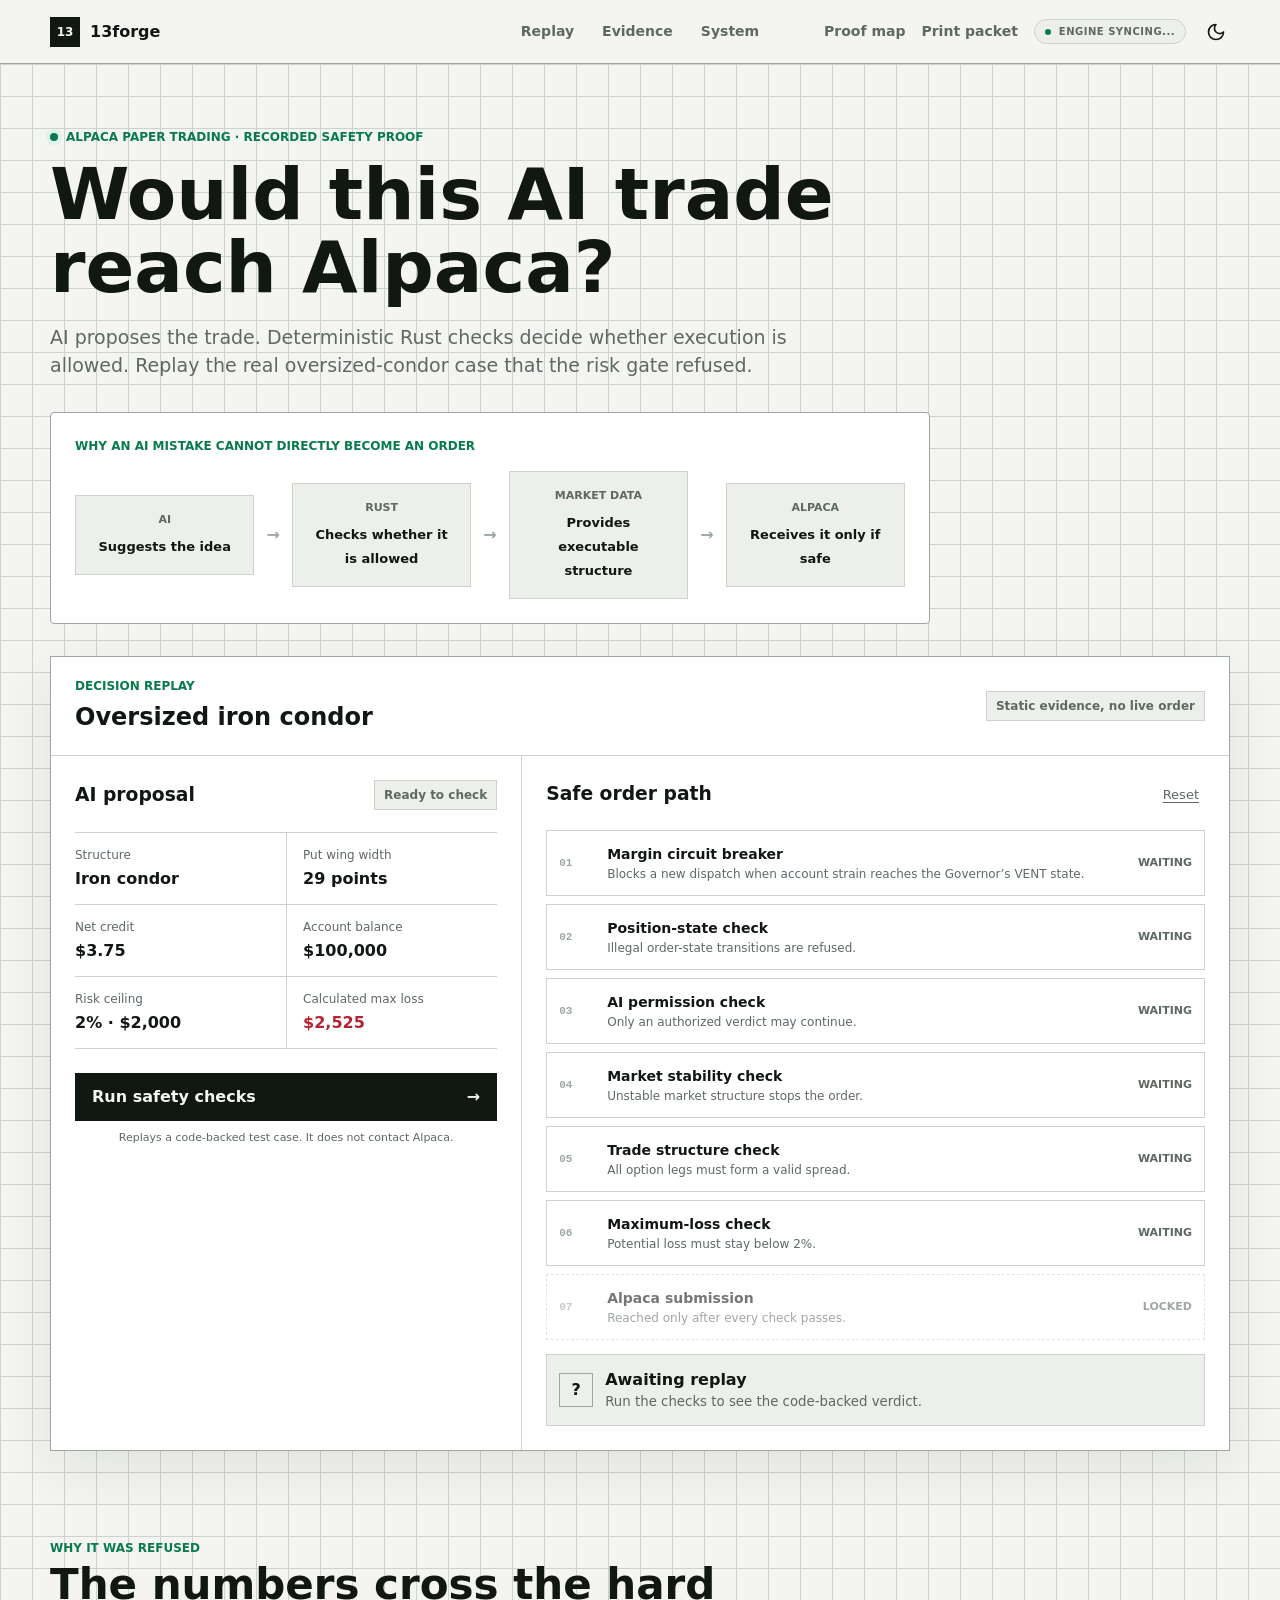
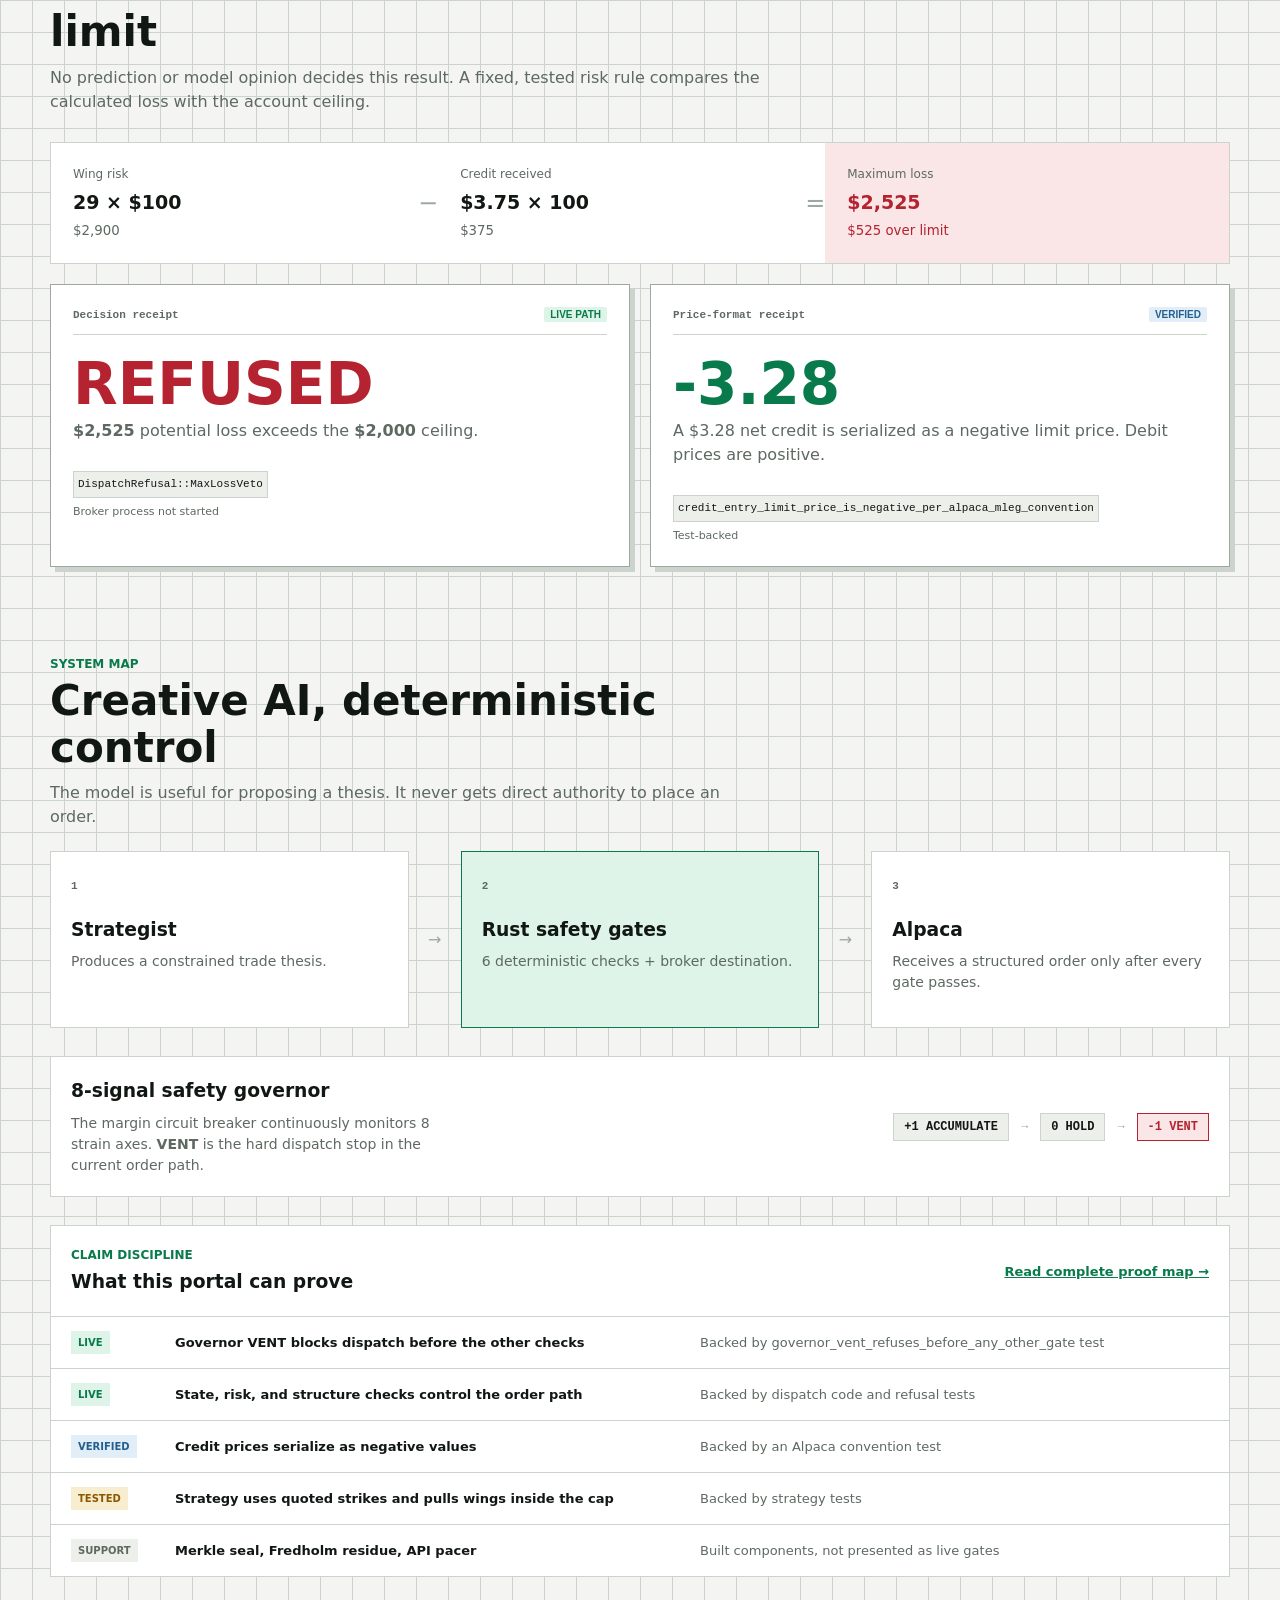
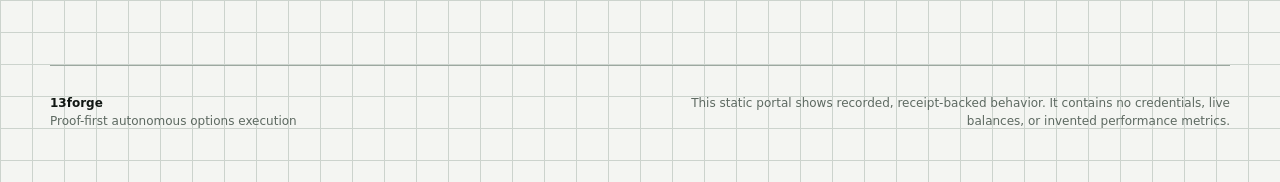
==== commit 1e838fa5: "docs: canonicalize proof portal and print packet" ====
--- a/demo-portal/index.html
+++ b/demo-portal/index.html
@@ -35,8 +35,9 @@
       <a href="#evidence">Evidence</a>
       <a href="#architecture">System</a>
     </nav>
-    <div style="display: flex; gap: 16px; align-items: center; justify-self: end;">
+    <div class="header-actions">
       <a class="header-link" href="../docs/CLAIM_PROOF_MAP.md">Proof map</a>
+      <a class="header-link" href="./print.html">Print packet</a>
       <span class="engine-pill">
         <span class="pulse-dot"></span>
         ENGINE SYNCING...
--- a/demo-portal/styles.css
+++ b/demo-portal/styles.css
@@ -151,6 +151,15 @@
 nav a:hover, nav a:focus-visible, .header-link:hover, .header-link:focus-visible { color: var(--ink); }
 .header-link { justify-self: end; }
 
+.header-actions {
+  display: flex;
+  flex-wrap: wrap;
+  justify-content: flex-end;
+  align-items: center;
+  gap: 10px 16px;
+  justify-self: end;
+}
+
 /* Engine Syncing Indicator */
 .engine-pill {
   display: inline-flex;
@@ -521,7 +530,9 @@
 
 @media (max-width: 640px) {
   .site-header { min-height: 56px; padding: 0 16px; }
+  .header-actions { gap: 6px 10px; }
   .header-link { font-size: 12px; }
+  .engine-pill { display: none; }
   main, footer { width: min(100% - 24px, 1180px); }
   .intro { padding-top: 42px; }
   h1 { font-size: 40px; }
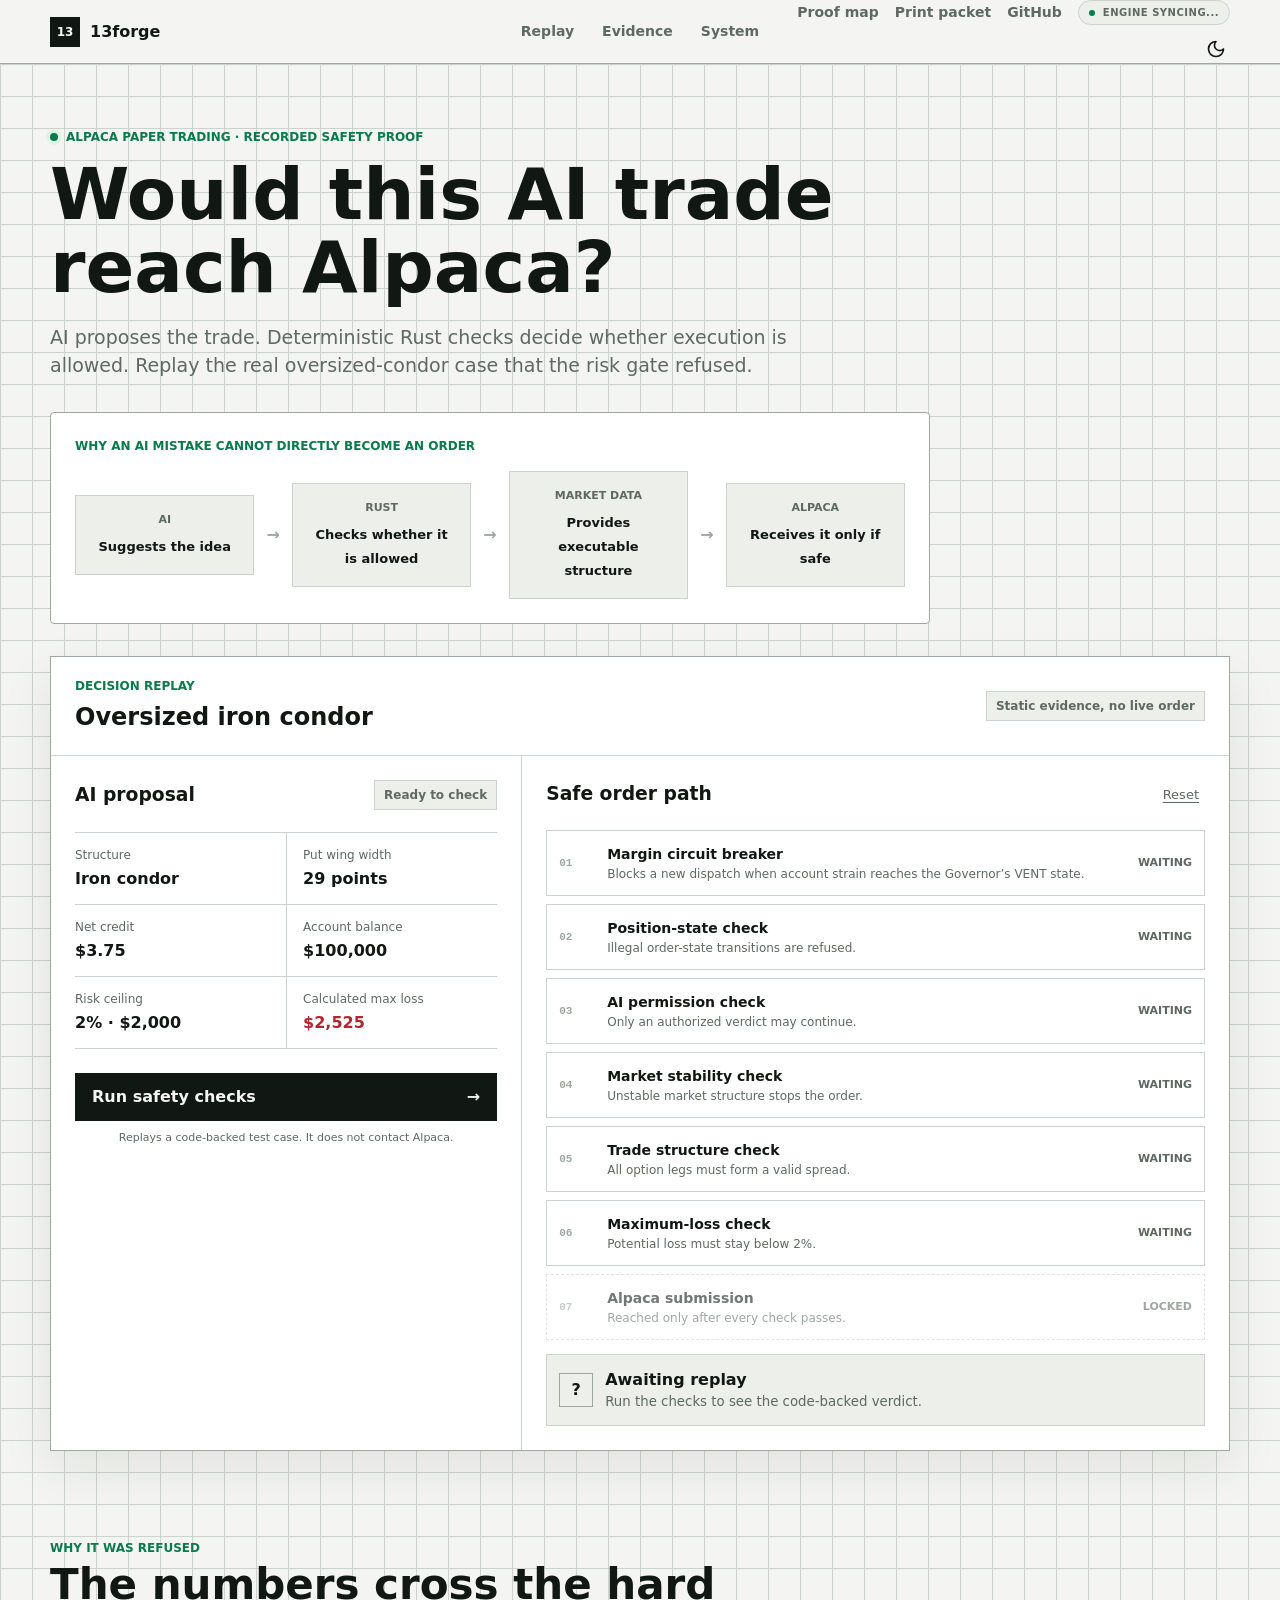
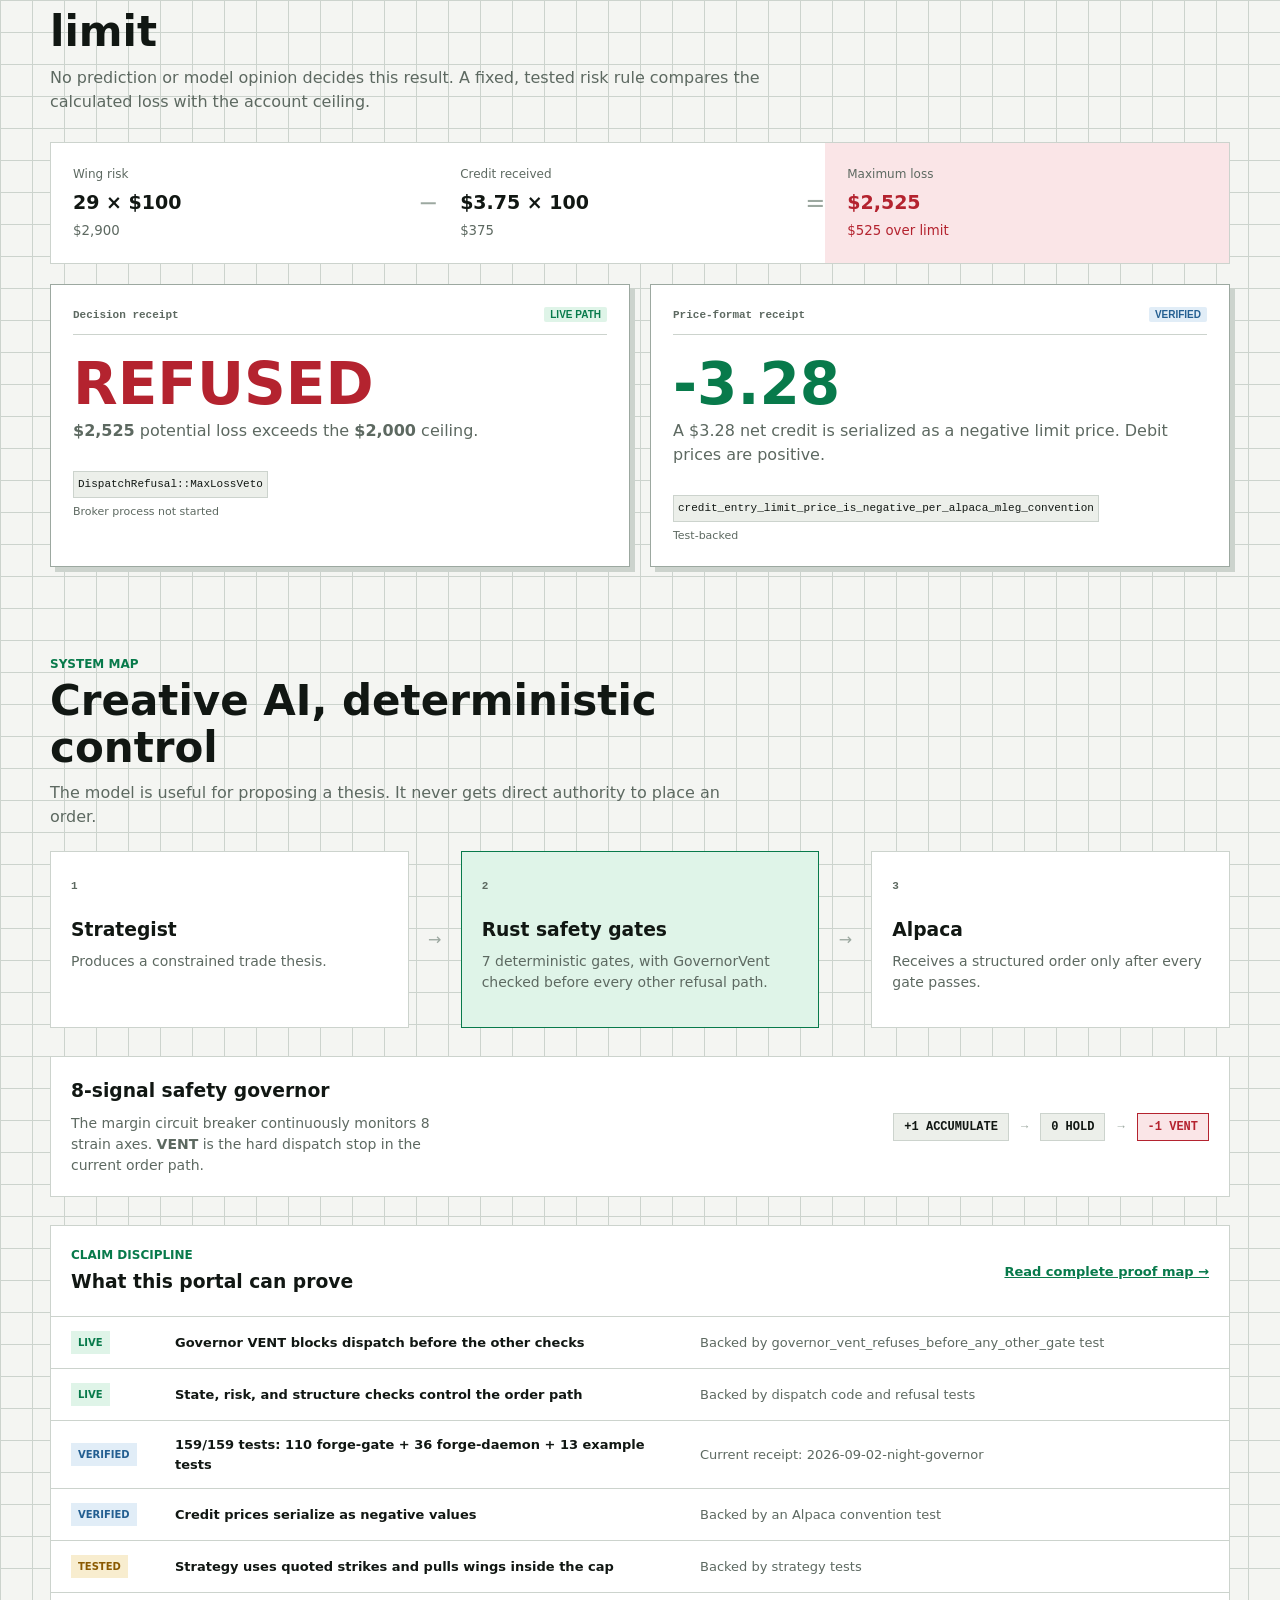
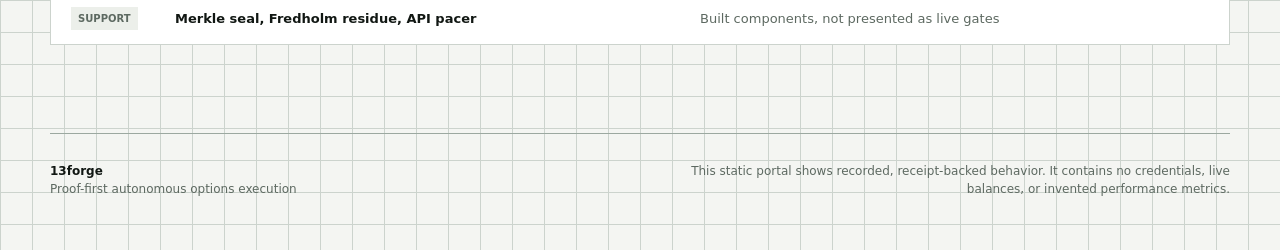
==== commit 21a33b28: "docs: sync frontend with seven gate receipt" ====
--- a/demo-portal/index.html
+++ b/demo-portal/index.html
@@ -38,6 +38,7 @@
     <div class="header-actions">
       <a class="header-link" href="../docs/CLAIM_PROOF_MAP.md">Proof map</a>
       <a class="header-link" href="./print.html">Print packet</a>
+      <a class="header-link" href="https://github.com/deveraux-dev/AlpacaCOMP">GitHub</a>
       <span class="engine-pill">
         <span class="pulse-dot"></span>
         ENGINE SYNCING...
@@ -75,7 +76,7 @@
           <p class="section-label">Decision replay</p>
           <h2 id="replay-title">Oversized iron condor</h2>
         </div>
-        <span class="mode-badge">Static evidence, no live order</span>
+        <span class="mode-badge" data-proof="receiptMode">Static evidence, no live order</span>
       </div>
 
       <div class="replay-grid">
@@ -195,7 +196,7 @@
       <div class="architecture-flow">
         <article class="panel-box"><span class="flow-number">1</span><h3>Strategist</h3><p>Produces a constrained trade thesis.</p></article>
         <span class="flow-arrow" aria-hidden="true">→</span>
-        <article class="panel-box control-node"><span class="flow-number">2</span><h3>Rust safety gates</h3><p>6 deterministic checks + broker destination.</p></article>
+        <article class="panel-box control-node"><span class="flow-number">2</span><h3>Rust safety gates</h3><p data-proof="gateSummary">7 deterministic gates, with GovernorVent checked before every other refusal path.</p></article>
         <span class="flow-arrow" aria-hidden="true">→</span>
         <article class="panel-box"><span class="flow-number">3</span><h3>Alpaca</h3><p>Receives a structured order only after every gate passes.</p></article>
       </div>
@@ -221,6 +222,7 @@
         </div>
         <div class="claim-row"><span class="claim-state live-state">Live</span><strong>Governor VENT blocks dispatch before the other checks</strong><span>Backed by governor_vent_refuses_before_any_other_gate test</span></div>
         <div class="claim-row"><span class="claim-state live-state">Live</span><strong>State, risk, and structure checks control the order path</strong><span>Backed by dispatch code and refusal tests</span></div>
+        <div class="claim-row"><span class="claim-state verified-state">Verified</span><strong data-proof="testSummary">159/159 tests: 110 forge-gate + 36 forge-daemon + 13 example tests</strong><span data-proof="testReceipt">Current receipt: 2026-09-02-night-governor</span></div>
         <div class="claim-row"><span class="claim-state verified-state">Verified</span><strong>Credit prices serialize as negative values</strong><span>Backed by an Alpaca convention test</span></div>
         <div class="claim-row"><span class="claim-state tested-state">Tested</span><strong>Strategy uses quoted strikes and pulls wings inside the cap</strong><span>Backed by strategy tests</span></div>
         <div class="claim-row"><span class="claim-state support-state">Support</span><strong>Merkle seal, Fredholm residue, API pacer</strong><span>Built components, not presented as live gates</span></div>
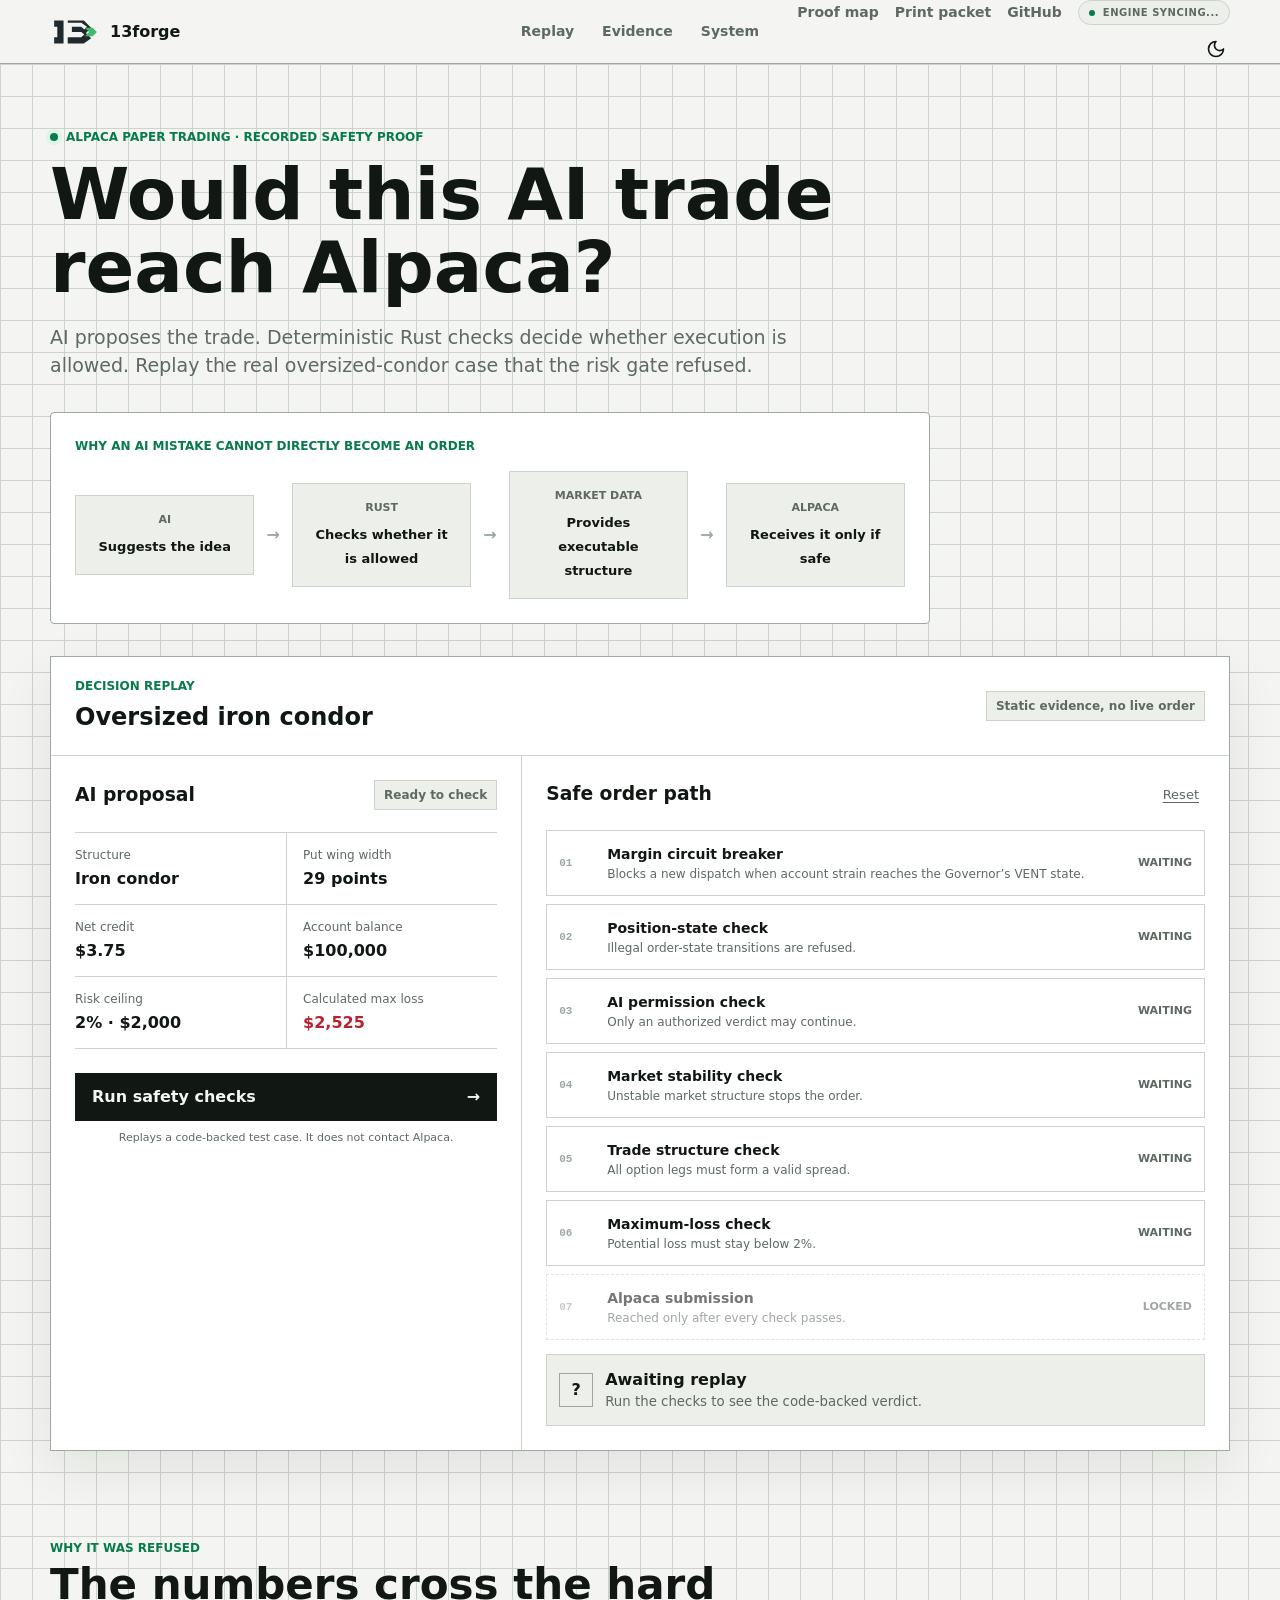
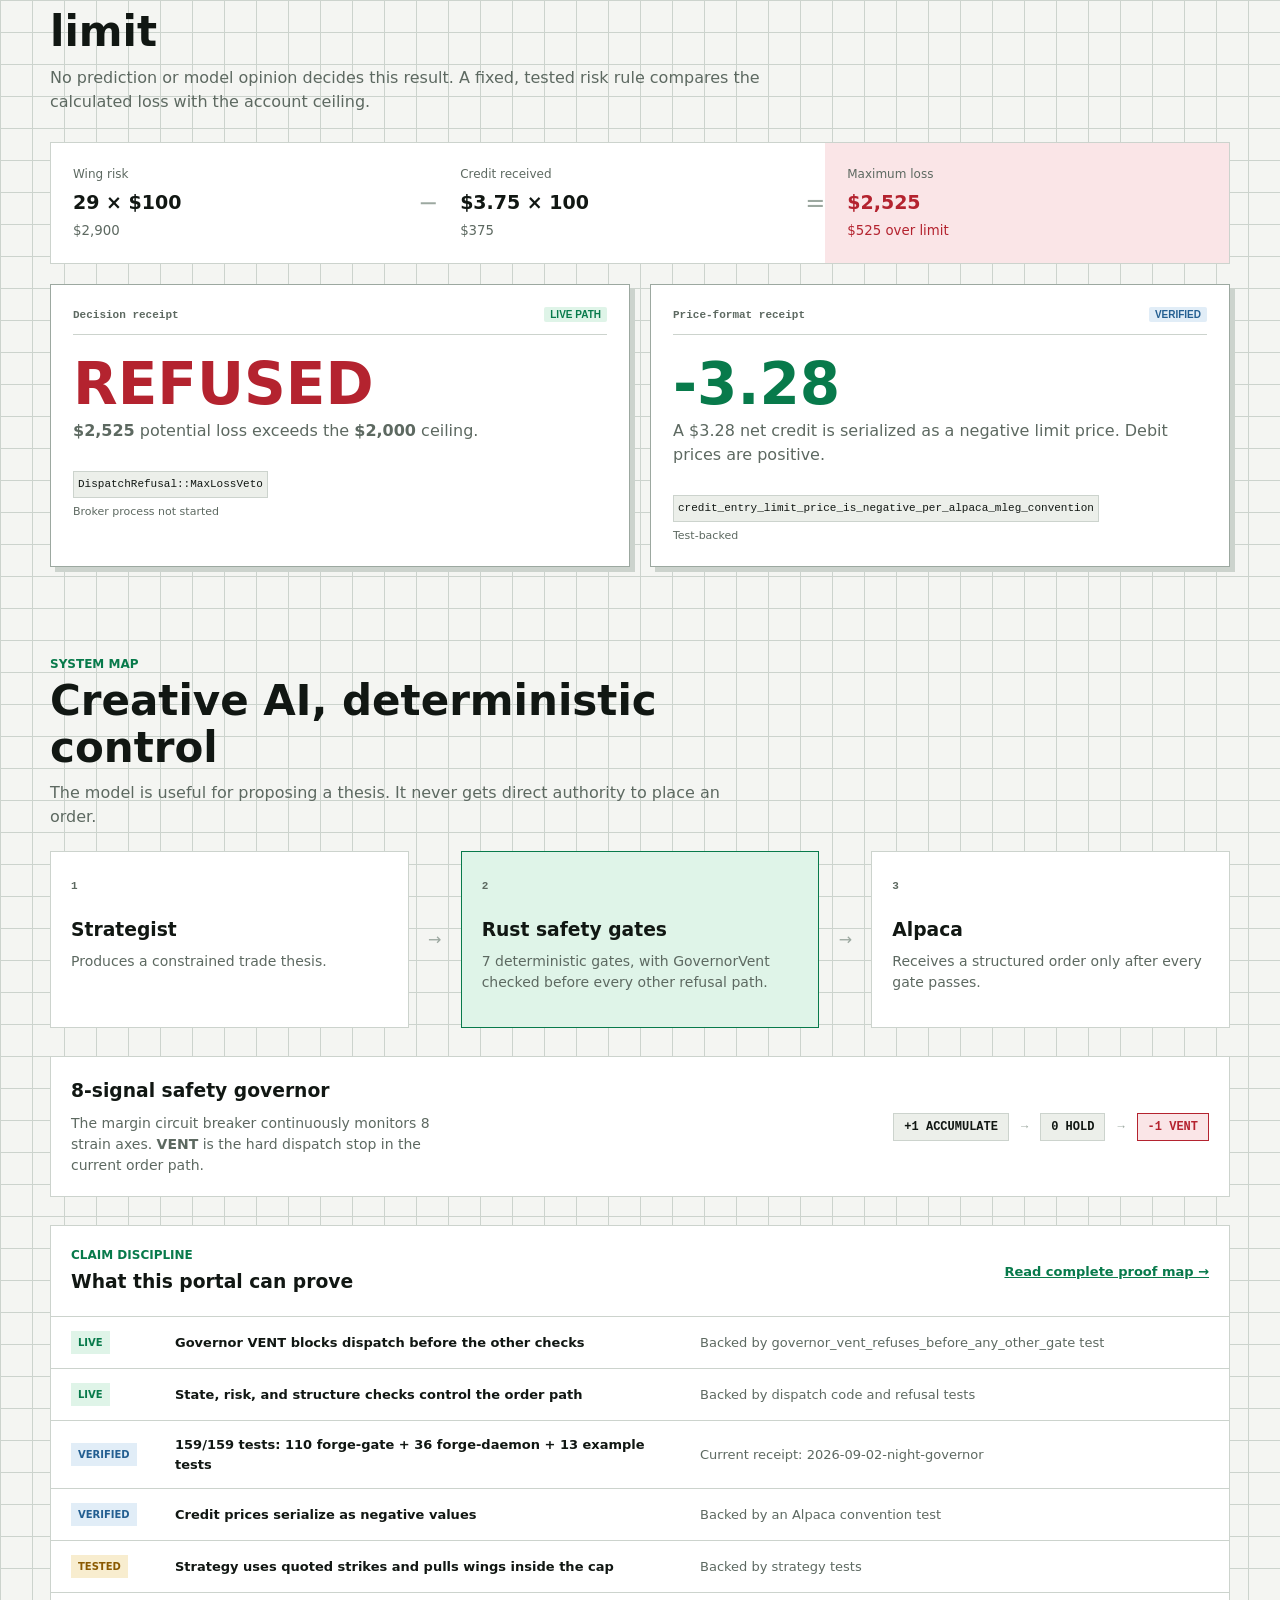
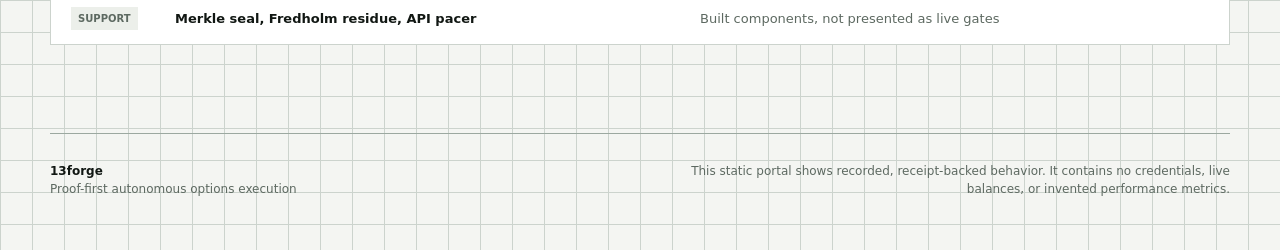
==== commit ecd49c82: "brand: add 13forge logo system" ====
--- a/demo-portal/index.html
+++ b/demo-portal/index.html
@@ -4,7 +4,7 @@
   <meta charset="utf-8">
   <meta name="viewport" content="width=device-width, initial-scale=1">
   <meta name="description" content="Replay the deterministic safety checks that stopped an unsafe options trade before it reached Alpaca.">
-  <link rel="icon" href="data:,">
+  <link rel="icon" href="./assets/brand/13forge-favicon.svg" type="image/svg+xml">
   <title>13forge | Proof Portal</title>
   <script>
     // Safe, non-blocking theme initialization to prevent FOUC
@@ -27,7 +27,10 @@
 
   <header class="site-header">
     <a class="brand" href="#top" aria-label="13forge proof portal home">
-      <span class="brand-mark" aria-hidden="true">13</span>
+      <picture class="brand-symbol" aria-hidden="true">
+        <source media="(prefers-color-scheme: dark)" srcset="./assets/brand/13forge-mark-dark.svg">
+        <img class="brand-symbol-image" src="./assets/brand/13forge-mark.svg" alt="">
+      </picture>
       <span>13forge</span>
     </a>
     <nav aria-label="Portal navigation">
--- a/demo-portal/styles.css
+++ b/demo-portal/styles.css
@@ -129,14 +129,16 @@
   text-decoration: none;
 }
 
-.brand-mark {
-  display: grid;
-  width: 30px;
-  height: 30px;
-  place-items: center;
-  background: var(--ink);
-  color: var(--canvas);
-  font-size: 12px;
+.brand-symbol {
+  display: block;
+  width: 50px;
+  height: 34px;
+}
+
+.brand-symbol-image {
+  display: block;
+  width: 100%;
+  height: 100%;
 }
 
 nav { display: flex; gap: 28px; }
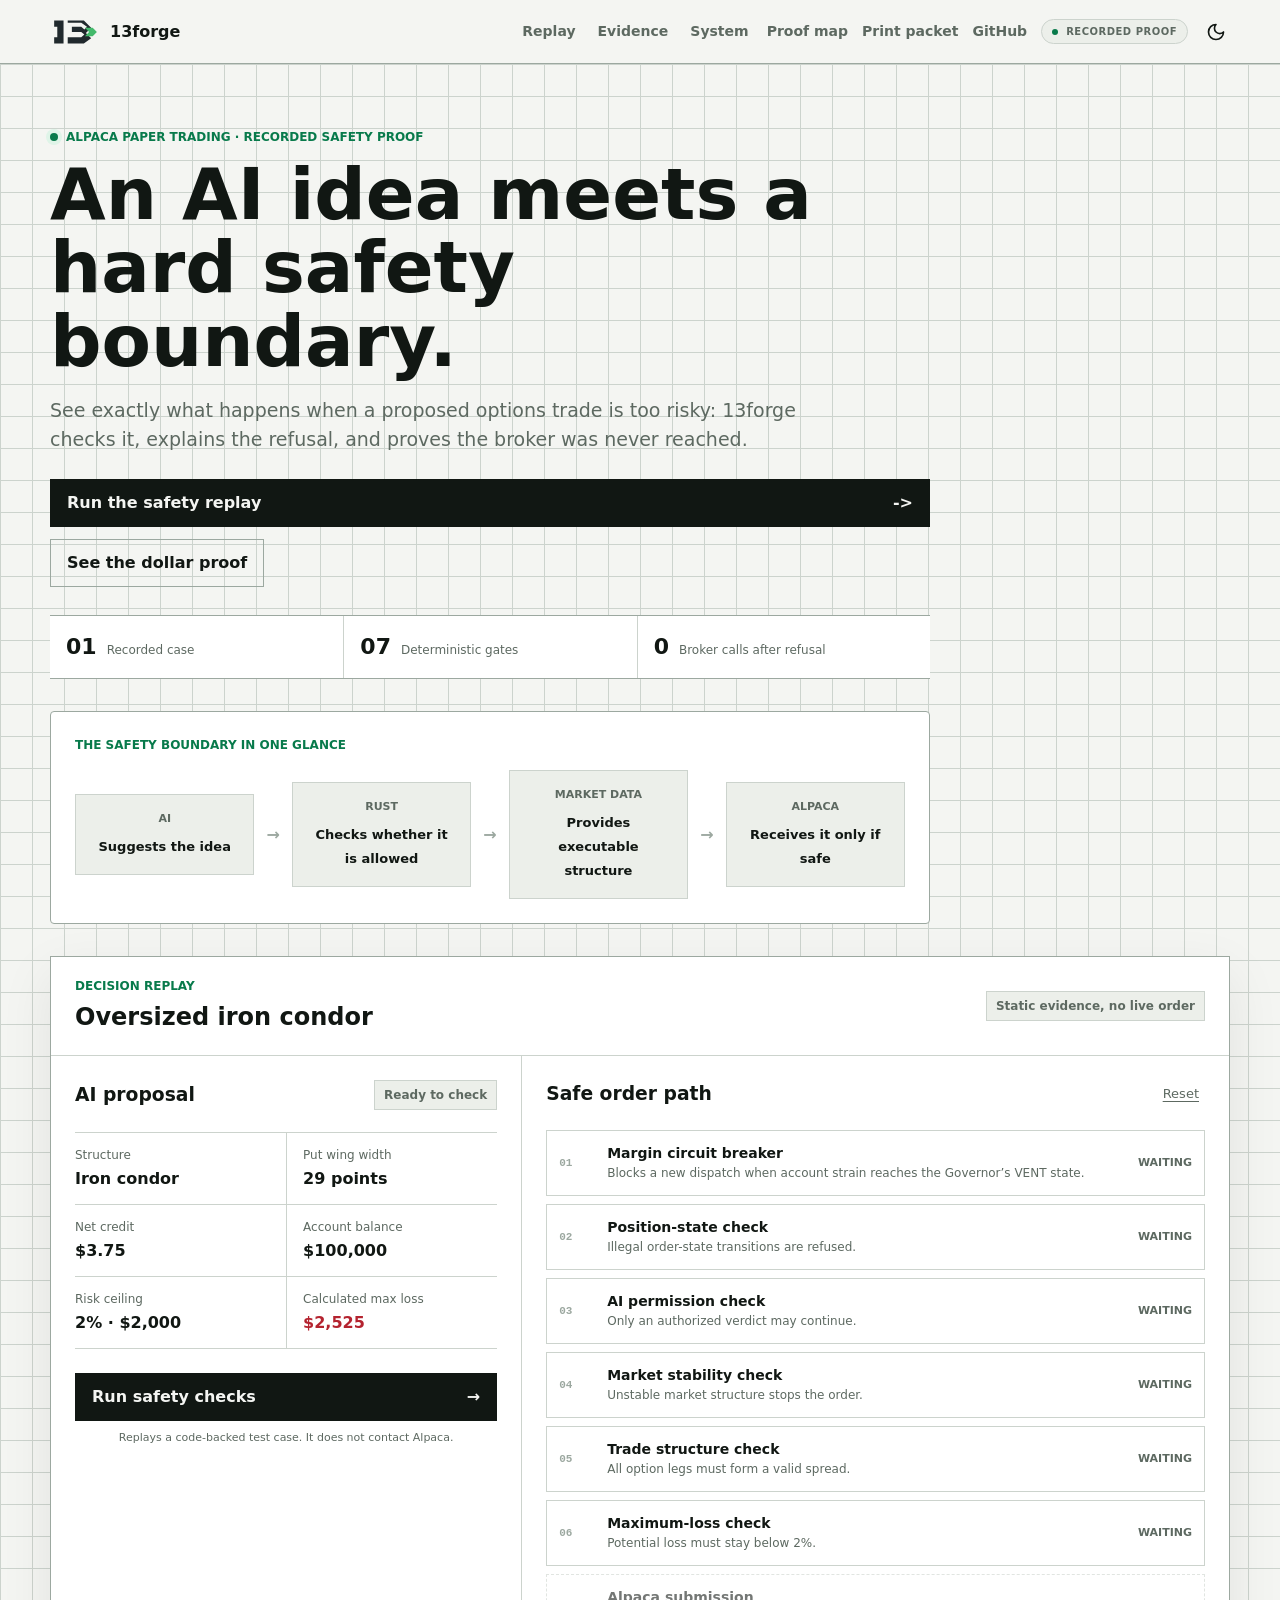
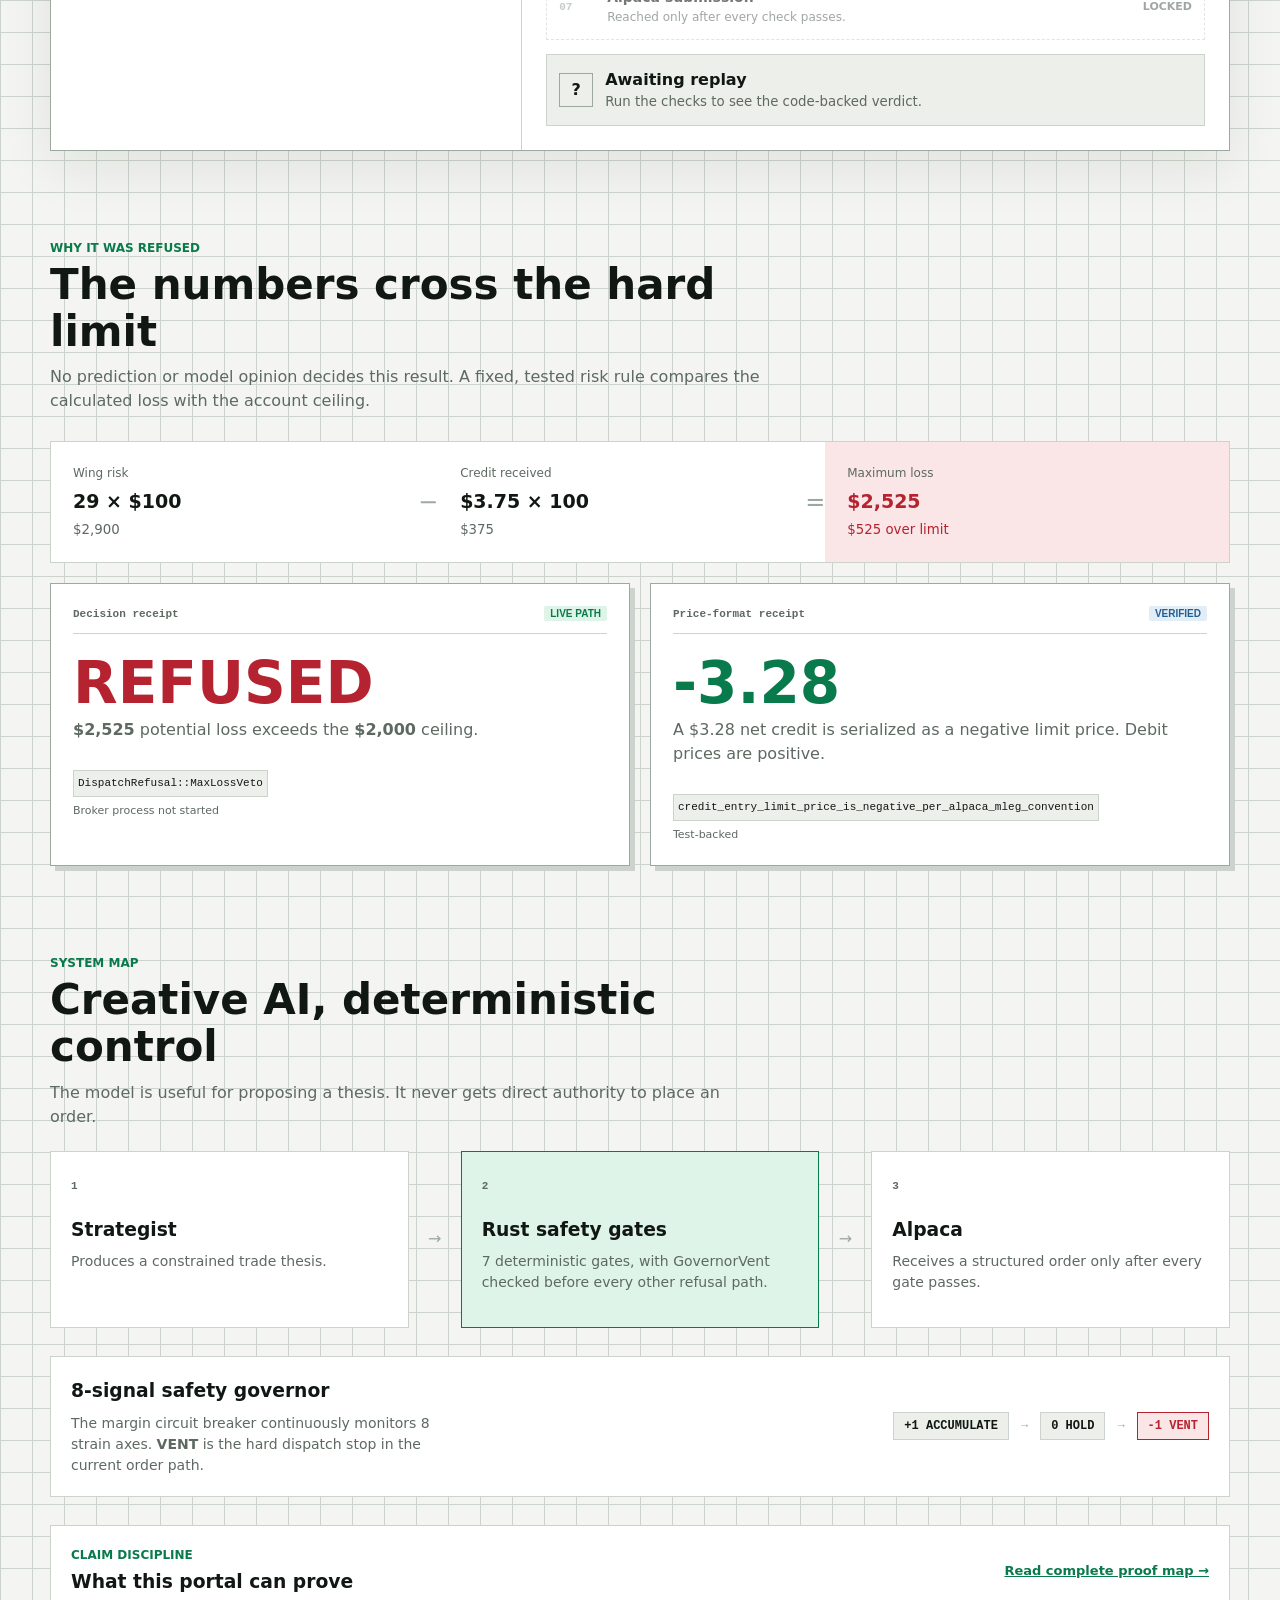
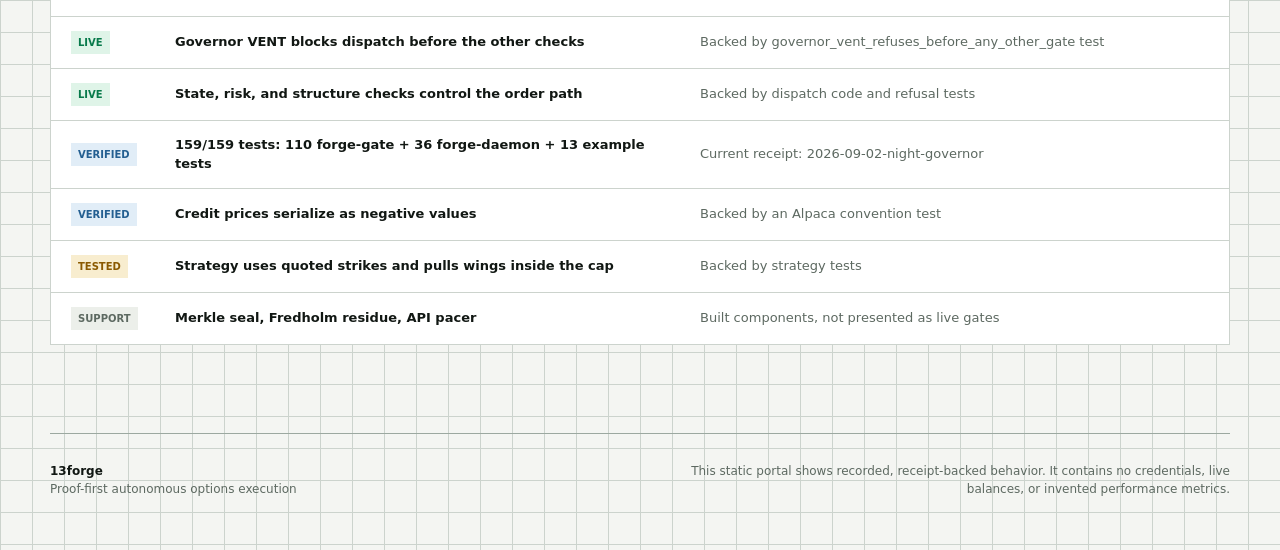
==== commit 6bebd8bf: "Polish proof portal and README for hackathon demo" ====
--- a/demo-portal/index.html
+++ b/demo-portal/index.html
@@ -44,7 +44,7 @@
       <a class="header-link" href="https://github.com/deveraux-dev/AlpacaCOMP">GitHub</a>
       <span class="engine-pill">
         <span class="pulse-dot"></span>
-        ENGINE SYNCING...
+        RECORDED PROOF
       </span>
       <button id="theme-toggle" aria-label="Toggle theme" style="background:transparent;border:0;cursor:pointer;color:var(--ink);display:grid;place-items:center;padding:4px;">
         <svg id="theme-icon-moon" xmlns="http://www.w3.org/2000/svg" width="20" height="20" viewBox="0 0 24 24" fill="none" stroke="currentColor" stroke-width="2" stroke-linecap="round" stroke-linejoin="round" style="display:none;"><path d="M12 3a6 6 0 0 0 9 9 9 9 0 1 1-9-9Z"></path></svg>
@@ -56,11 +56,22 @@
   <main id="top">
     <section class="intro reveal" aria-labelledby="intro-title">
       <div class="eyebrow"><span class="status-dot"></span> Alpaca paper trading · recorded safety proof</div>
-      <h1 id="intro-title">Would this AI trade reach Alpaca?</h1>
-      <p>AI proposes the trade. Deterministic Rust checks decide whether execution is allowed. Replay the real oversized-condor case that the risk gate refused.</p>
+      <h1 id="intro-title">An AI idea meets a hard safety boundary.</h1>
+      <p>See exactly what happens when a proposed options trade is too risky: 13forge checks it, explains the refusal, and proves the broker was never reached.</p>
+
+      <div class="intro-actions" aria-label="Primary portal actions">
+        <a class="primary-action intro-action" href="#proof-replay">Run the safety replay <span aria-hidden="true">-&gt;</span></a>
+        <a class="secondary-action" href="#evidence">See the dollar proof</a>
+      </div>
+
+      <div class="proof-rail" aria-label="Proof at a glance">
+        <div><strong>01</strong><span>Recorded case</span></div>
+        <div><strong>07</strong><span>Deterministic gates</span></div>
+        <div><strong>0</strong><span>Broker calls after refusal</span></div>
+      </div>
       
       <div class="ai-safety-story">
-        <h2 class="section-label">Why an AI mistake cannot directly become an order</h2>
+          <h2 class="section-label">The safety boundary in one glance</h2>
         <div class="story-grid">
           <div class="story-step"><span>AI</span><strong>Suggests the idea</strong></div>
           <div class="story-arrow" aria-hidden="true">→</div>
--- a/demo-portal/styles.css
+++ b/demo-portal/styles.css
@@ -96,9 +96,9 @@
   z-index: 10;
   min-height: 64px;
   display: grid;
-  grid-template-columns: 1fr auto 1fr;
-  align-items: center;
-  gap: 24px;
+  grid-template-columns: auto 1fr auto;
+  align-items: center;
+  gap: 18px;
   padding: 0 max(24px, calc((100vw - 1180px) / 2));
   border-bottom: 1px solid var(--line-strong);
   background: var(--canvas);
@@ -127,6 +127,7 @@
   color: var(--ink);
   font-weight: 800;
   text-decoration: none;
+  white-space: nowrap;
 }
 
 .brand-symbol {
@@ -141,13 +142,18 @@
   height: 100%;
 }
 
-nav { display: flex; gap: 28px; }
+nav {
+  display: flex;
+  justify-content: flex-end;
+  gap: 22px;
+}
 
 nav a, .header-link {
   color: var(--muted);
   font-size: 14px;
   font-weight: 650;
   text-decoration: none;
+  white-space: nowrap;
 }
 
 nav a:hover, nav a:focus-visible, .header-link:hover, .header-link:focus-visible { color: var(--ink); }
@@ -156,9 +162,9 @@
 .header-actions {
   display: flex;
   flex-wrap: wrap;
-  justify-content: flex-end;
-  align-items: center;
-  gap: 10px 16px;
+  justify-content: flex-start;
+  align-items: center;
+  gap: 10px 14px;
   justify-self: end;
 }
 
@@ -175,6 +181,7 @@
   font-size: 10px;
   font-weight: 800;
   letter-spacing: 0.5px;
+  white-space: nowrap;
 }
 .pulse-dot {
   width: 6px;
@@ -234,6 +241,53 @@
   color: var(--muted);
   font-size: 19px;
 }
+
+.intro-actions {
+  display: flex;
+  flex-wrap: wrap;
+  gap: 12px;
+  margin: 26px 0 28px;
+}
+
+.intro-action {
+  width: auto;
+  min-width: 220px;
+  text-decoration: none;
+}
+
+.secondary-action {
+  display: inline-flex;
+  min-height: 48px;
+  align-items: center;
+  padding: 0 16px;
+  border: 1px solid var(--line-strong);
+  color: var(--ink);
+  font-weight: 750;
+  text-decoration: none;
+}
+
+.secondary-action:hover,
+.secondary-action:focus-visible { border-color: var(--ink); background: var(--surface); }
+
+.proof-rail {
+  display: grid;
+  grid-template-columns: repeat(3, minmax(0, 1fr));
+  border-top: 1px solid var(--line-strong);
+  border-bottom: 1px solid var(--line-strong);
+}
+
+.proof-rail div {
+  display: flex;
+  align-items: baseline;
+  gap: 10px;
+  min-height: 62px;
+  padding: 14px 16px;
+  background: var(--surface);
+}
+
+.proof-rail div + div { border-left: 1px solid var(--line); }
+.proof-rail strong { font-size: 22px; }
+.proof-rail span { color: var(--muted); font-size: 12px; }
 
 .ai-safety-story {
   margin-top: 32px;
@@ -539,6 +593,10 @@
   .intro { padding-top: 42px; }
   h1 { font-size: 40px; }
   .intro > p { font-size: 16px; }
+  .intro-actions { flex-direction: column; }
+  .intro-action, .secondary-action { width: 100%; justify-content: space-between; }
+  .proof-rail { grid-template-columns: 1fr; }
+  .proof-rail div + div { border-top: 1px solid var(--line); border-left: 0; }
   .replay-heading, .panel-heading, .claim-board-heading { align-items: flex-start; }
   .replay-heading { flex-direction: column; }
   .proposal-panel, .gate-panel { padding: 18px; }
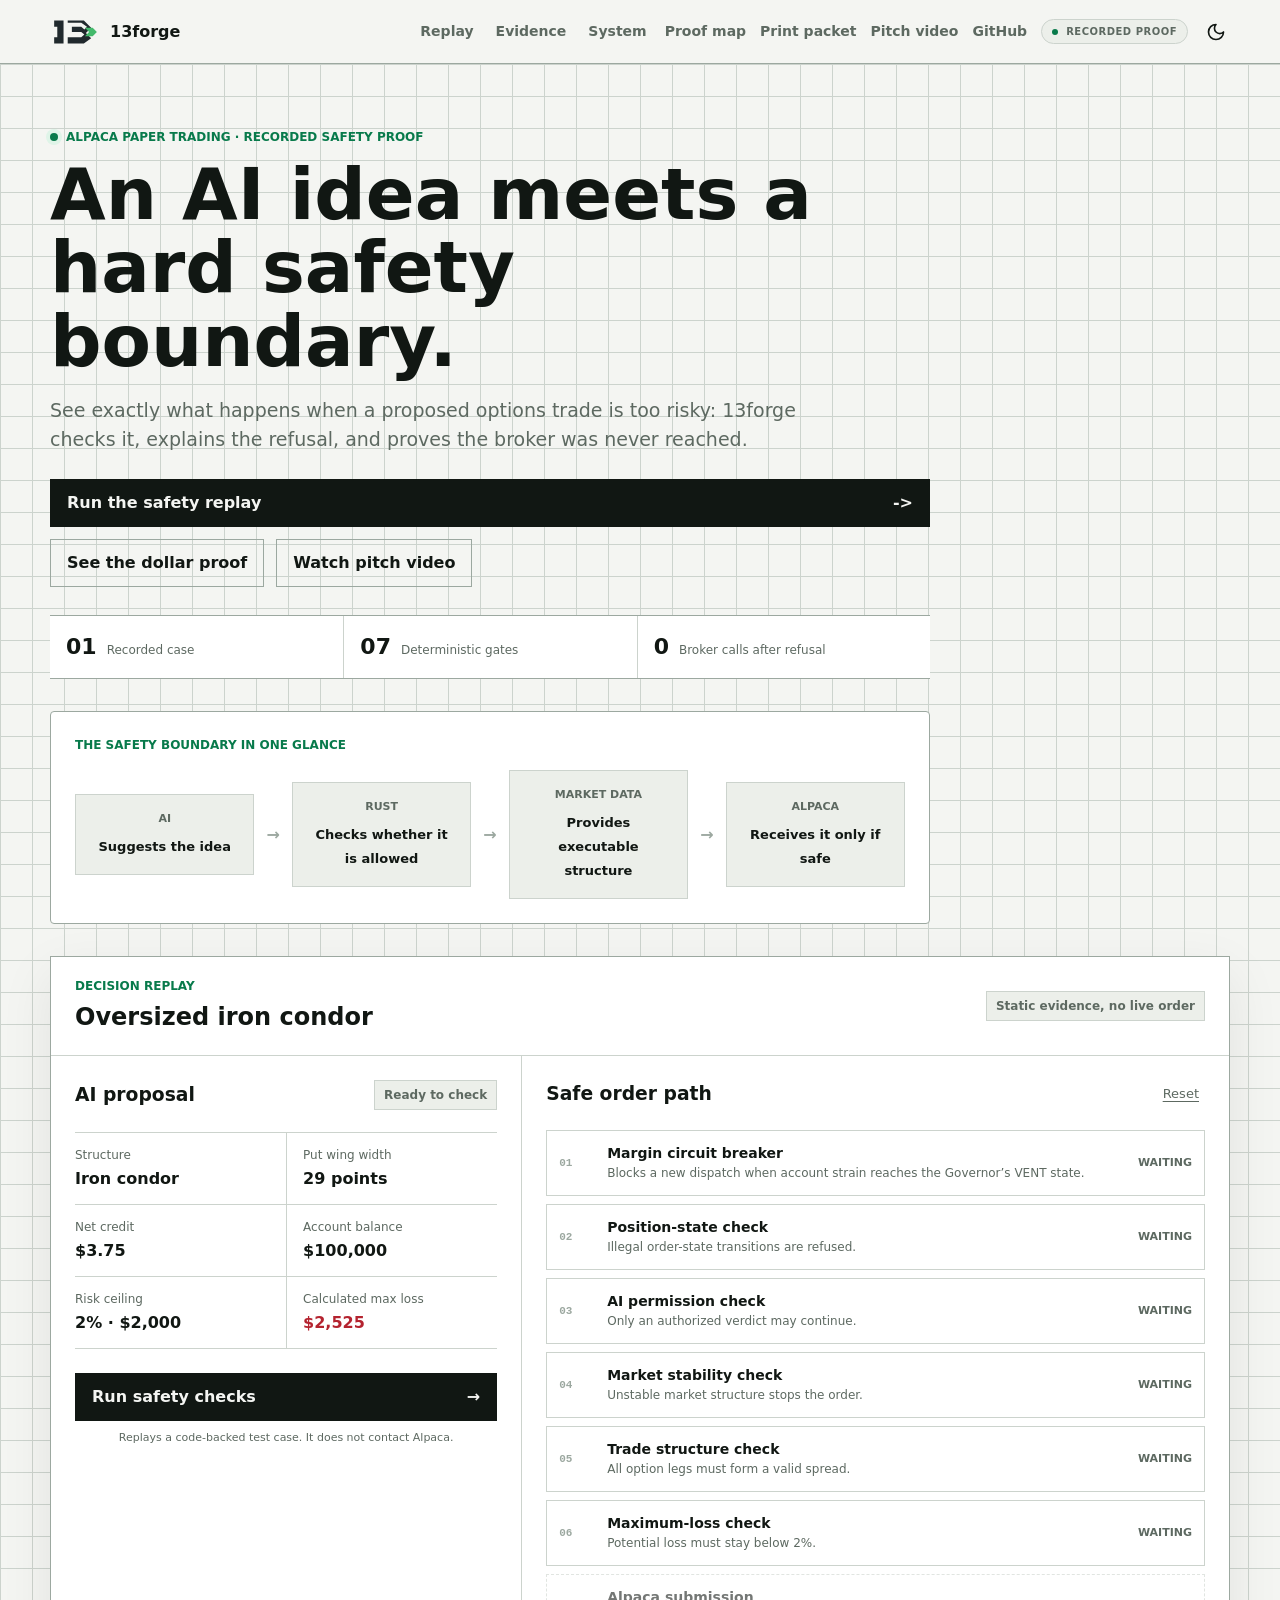
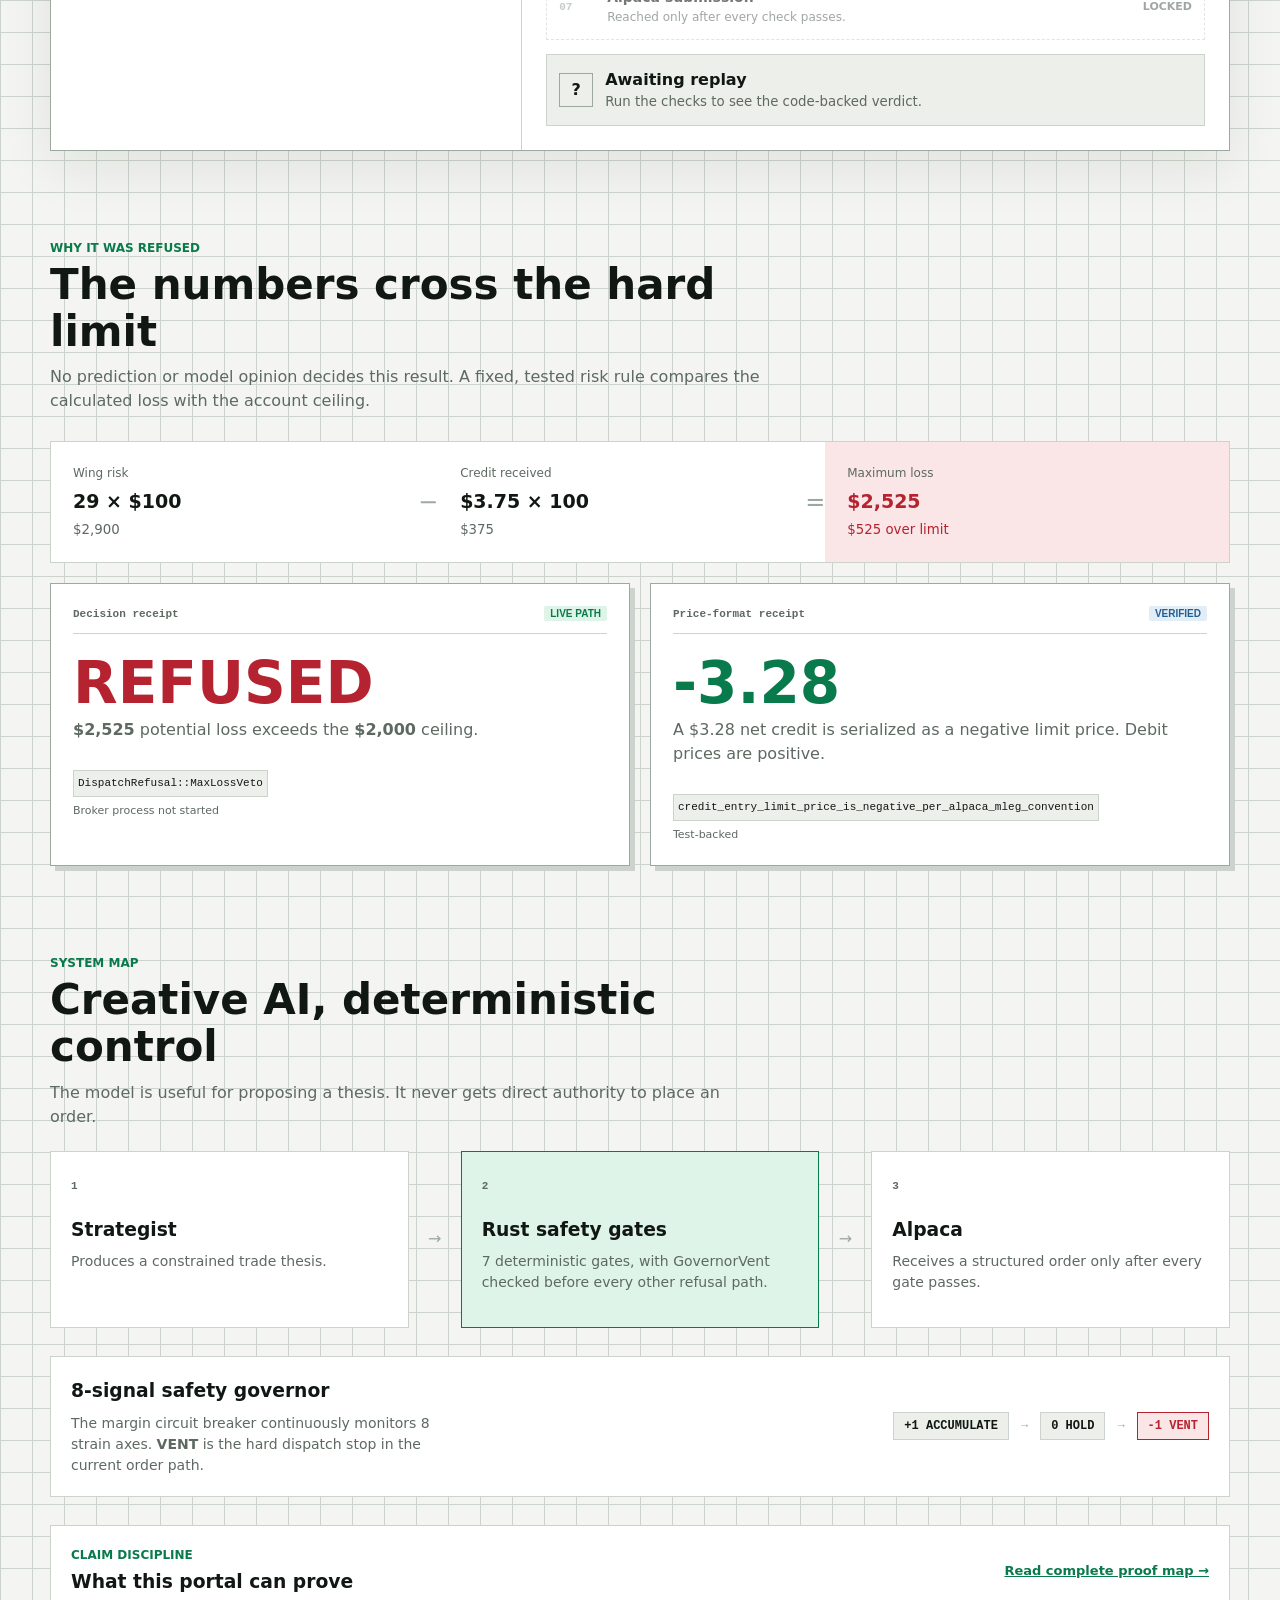
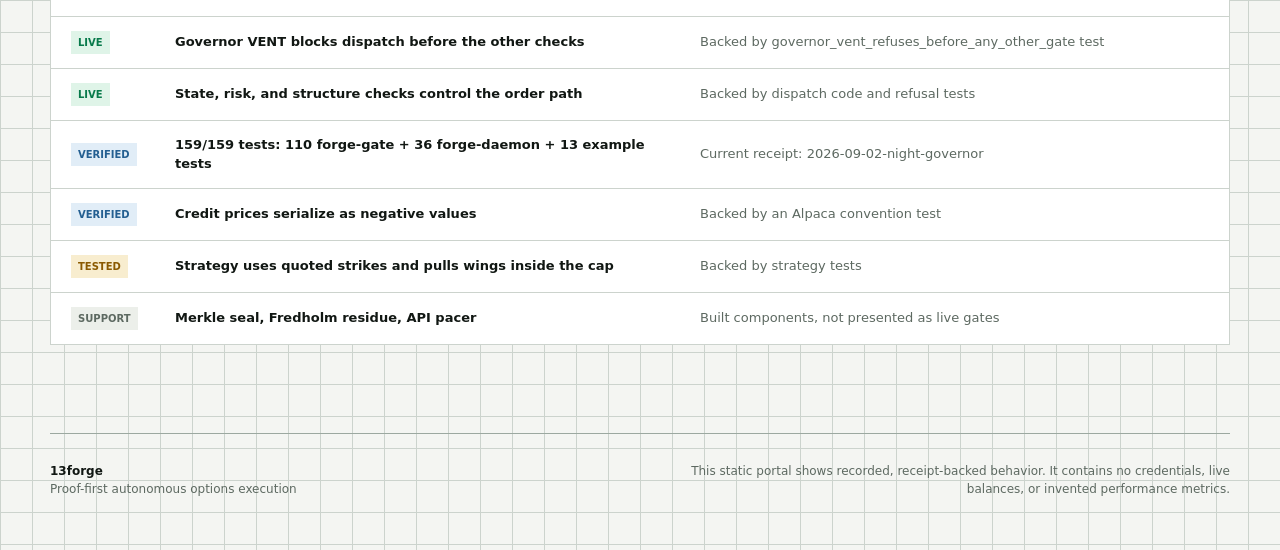
==== commit 2f5326e1: "Add Lablab cover image and clarify final links" ====
--- a/demo-portal/index.html
+++ b/demo-portal/index.html
@@ -41,6 +41,7 @@
     <div class="header-actions">
       <a class="header-link" href="../docs/CLAIM_PROOF_MAP.md">Proof map</a>
       <a class="header-link" href="./print.html">Print packet</a>
+      <a class="header-link" href="https://youtu.be/YO1xjnEtoF4">Pitch video</a>
       <a class="header-link" href="https://github.com/deveraux-dev/AlpacaCOMP">GitHub</a>
       <span class="engine-pill">
         <span class="pulse-dot"></span>
@@ -62,6 +63,7 @@
       <div class="intro-actions" aria-label="Primary portal actions">
         <a class="primary-action intro-action" href="#proof-replay">Run the safety replay <span aria-hidden="true">-&gt;</span></a>
         <a class="secondary-action" href="#evidence">See the dollar proof</a>
+        <a class="secondary-action" href="https://youtu.be/YO1xjnEtoF4">Watch pitch video</a>
       </div>
 
       <div class="proof-rail" aria-label="Proof at a glance">
--- a/demo-portal/styles.css
+++ b/demo-portal/styles.css
@@ -567,6 +567,41 @@
 footer strong { color: var(--ink); }
 footer p { max-width: 570px; text-align: right; }
 :focus-visible { outline: 3px solid rgba(64, 169, 255, 0.38); outline-offset: 3px; }
+
+.recording-mode .site-header {
+  position: static;
+}
+
+.recording-slate {
+  position: fixed;
+  right: 18px;
+  bottom: 18px;
+  z-index: 30;
+  display: flex;
+  align-items: center;
+  gap: 10px;
+  max-width: calc(100vw - 36px);
+  padding: 10px 12px;
+  border: 1px solid var(--line-strong);
+  background: color-mix(in srgb, var(--surface) 94%, transparent);
+  box-shadow: var(--shadow);
+  color: var(--muted);
+  font-size: 11px;
+  font-weight: 750;
+}
+
+.recording-slate strong {
+  color: var(--red);
+  font-size: 12px;
+}
+
+.recording-slate span {
+  white-space: nowrap;
+}
+
+.recording-slate.is-hidden {
+  display: none;
+}
 
 @media (max-width: 880px) {
   .site-header { grid-template-columns: 1fr auto; }
@@ -613,6 +648,7 @@
   footer { flex-direction: column; }
   footer p { text-align: left; }
   .gov-states { flex-wrap: wrap; }
+  .recording-slate { display: none; }
 }
 
 @media (prefers-reduced-motion: reduce) {
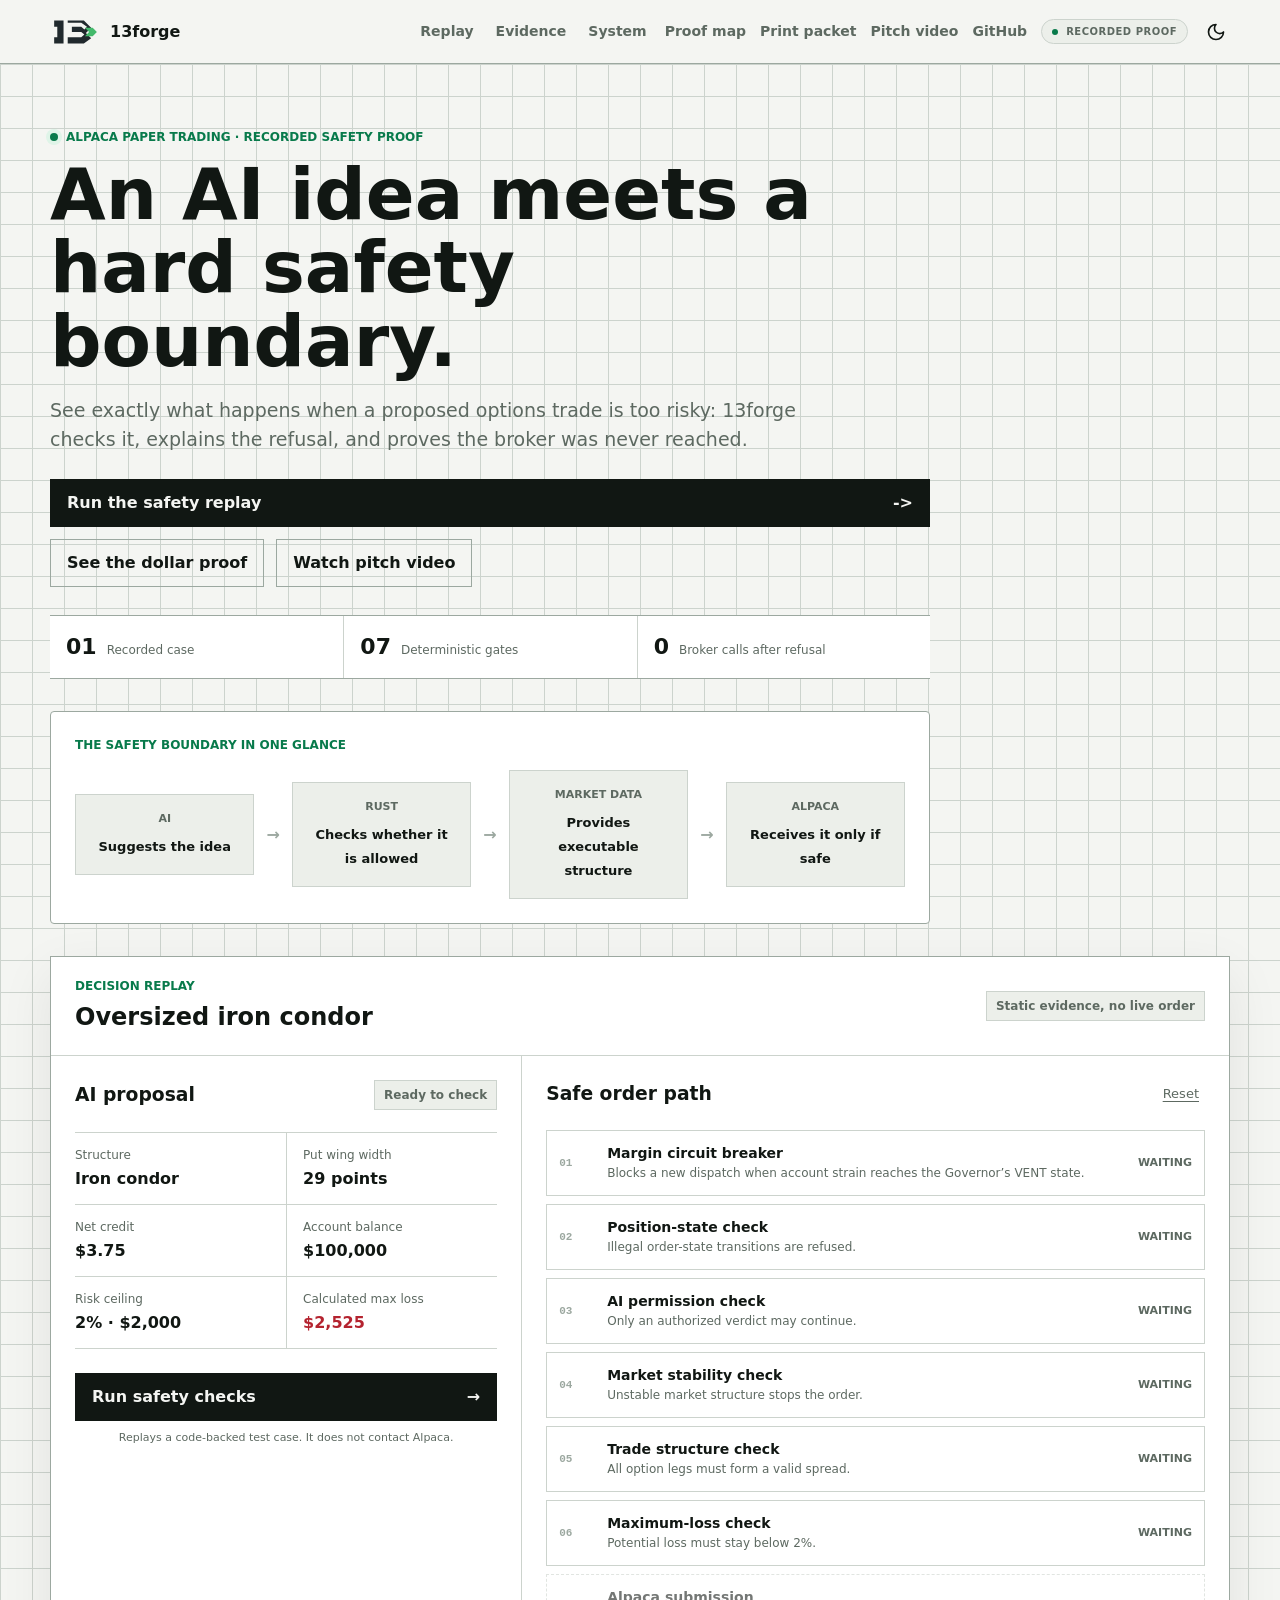
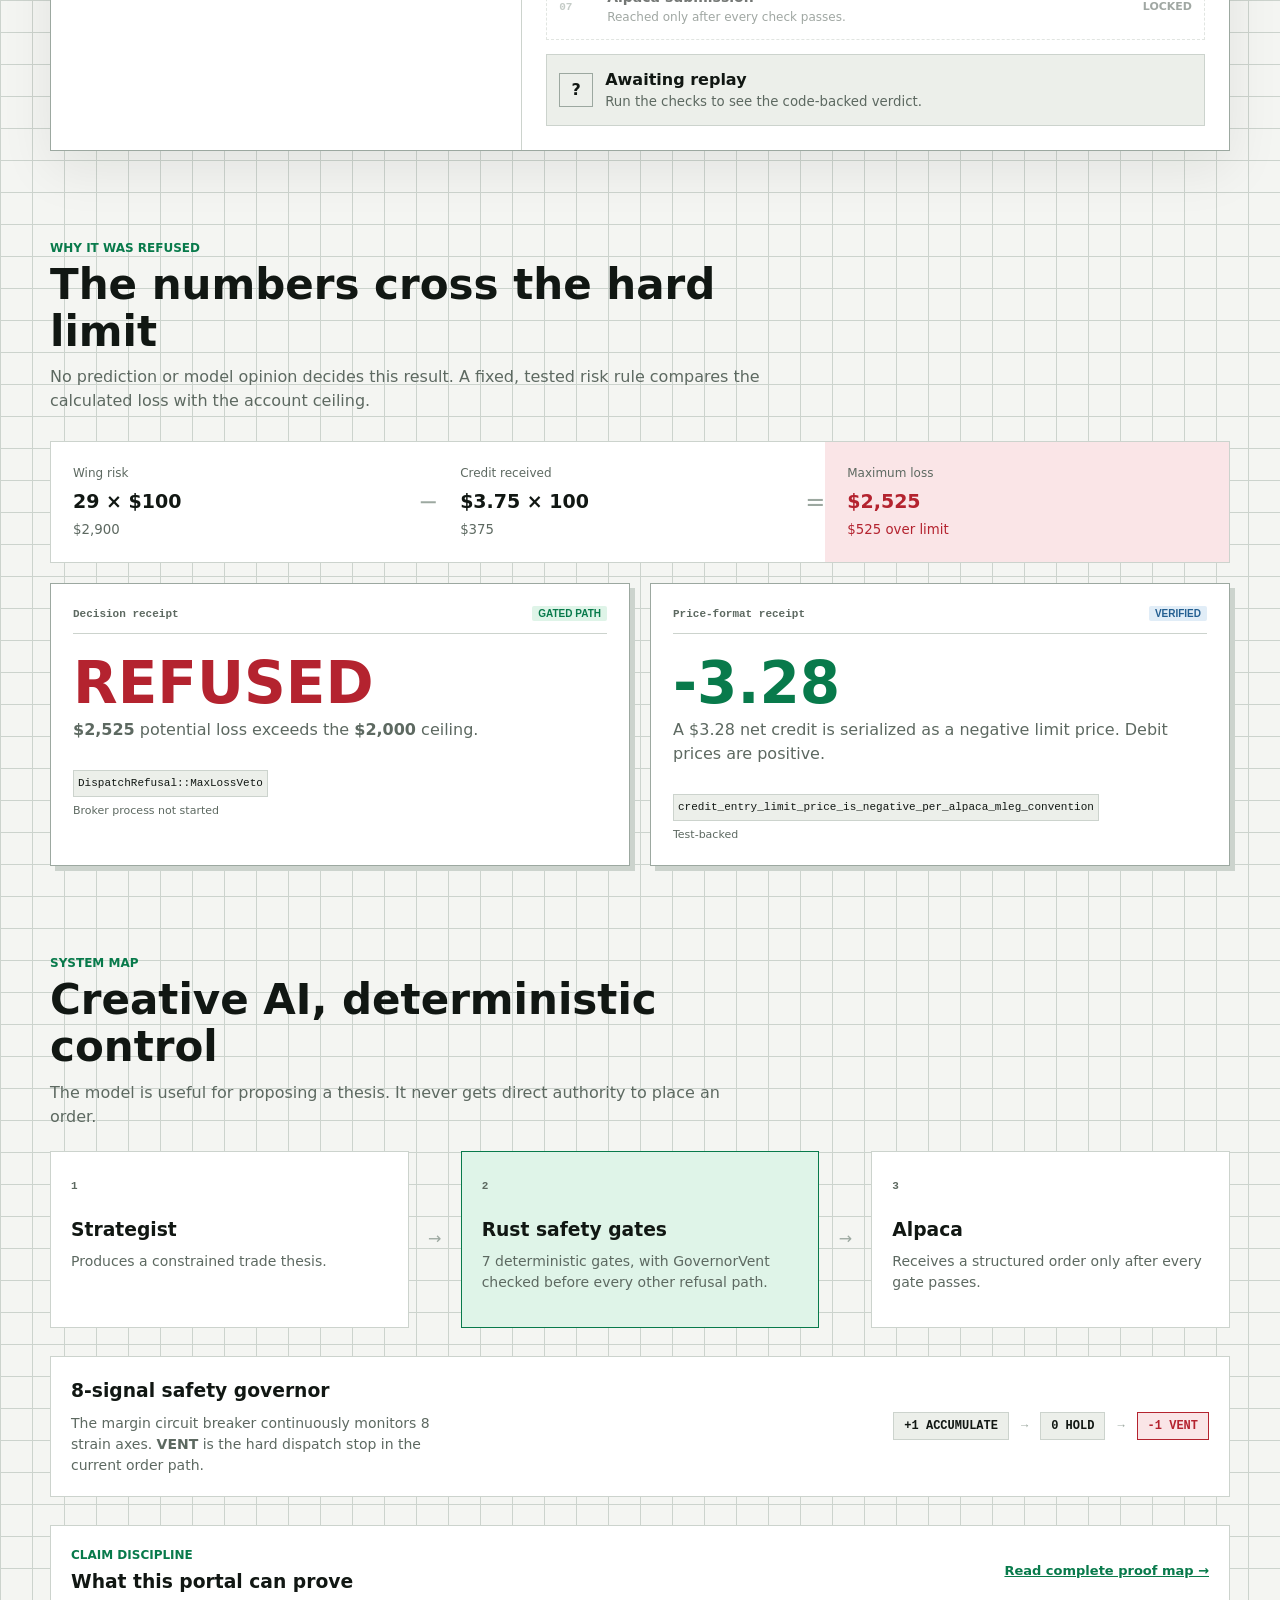
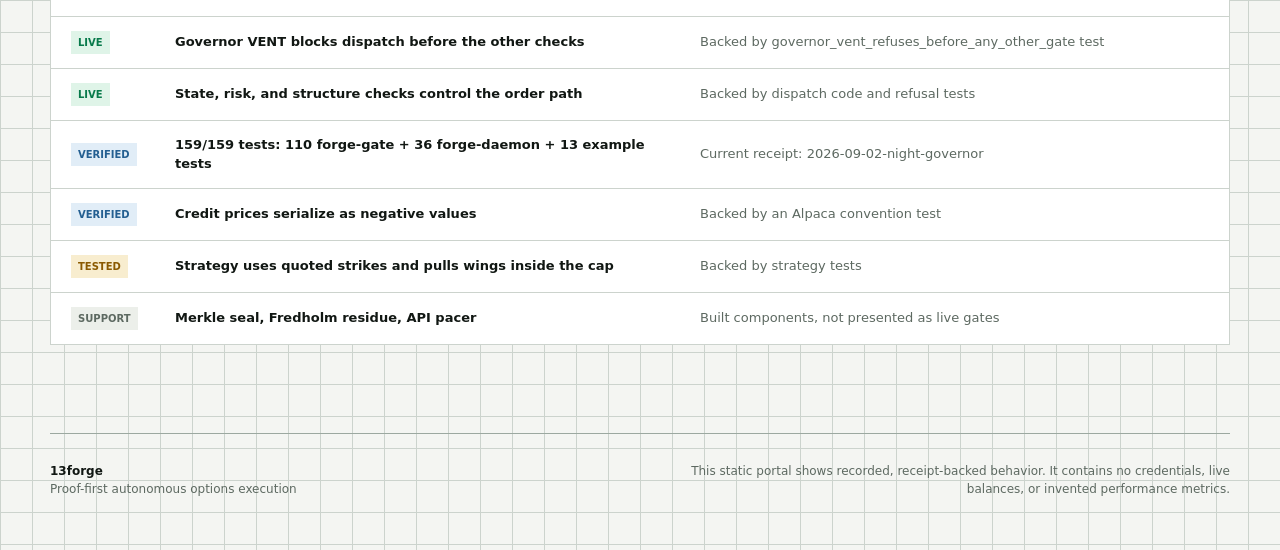
==== commit 8f6d9a59: "Finalize judge-facing copy and cleanup temp assets" ====
--- a/demo-portal/index.html
+++ b/demo-portal/index.html
@@ -187,7 +187,7 @@
 
       <div class="receipt-grid">
         <article class="receipt-card refusal-receipt">
-          <div class="receipt-topline"><span>Decision receipt</span><span class="tag live-tag">LIVE PATH</span></div>
+          <div class="receipt-topline"><span>Decision receipt</span><span class="tag live-tag">GATED PATH</span></div>
           <p class="receipt-verdict">REFUSED</p>
           <p><strong>$2,525</strong> potential loss exceeds the <strong>$2,000</strong> ceiling.</p>
           <div class="receipt-footer"><code>DispatchRefusal::MaxLossVeto</code><span>Broker process not started</span></div>
